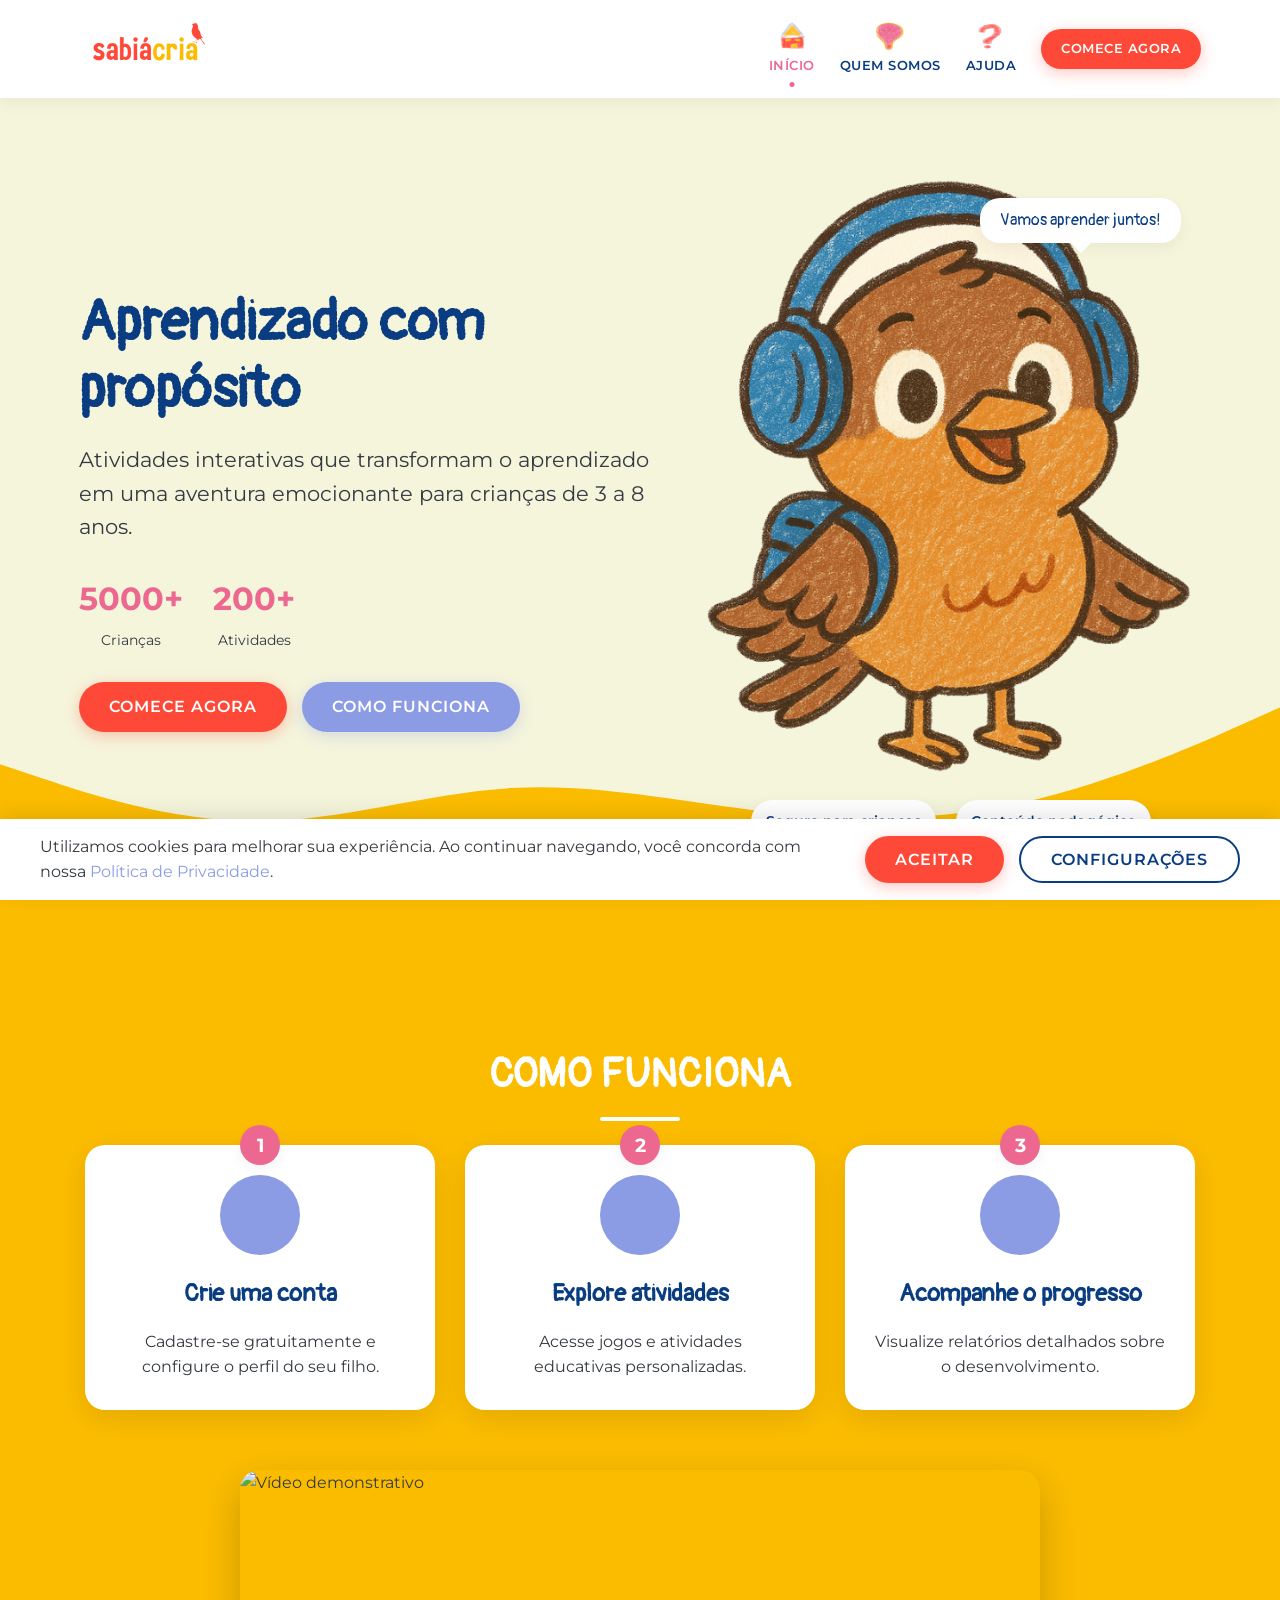
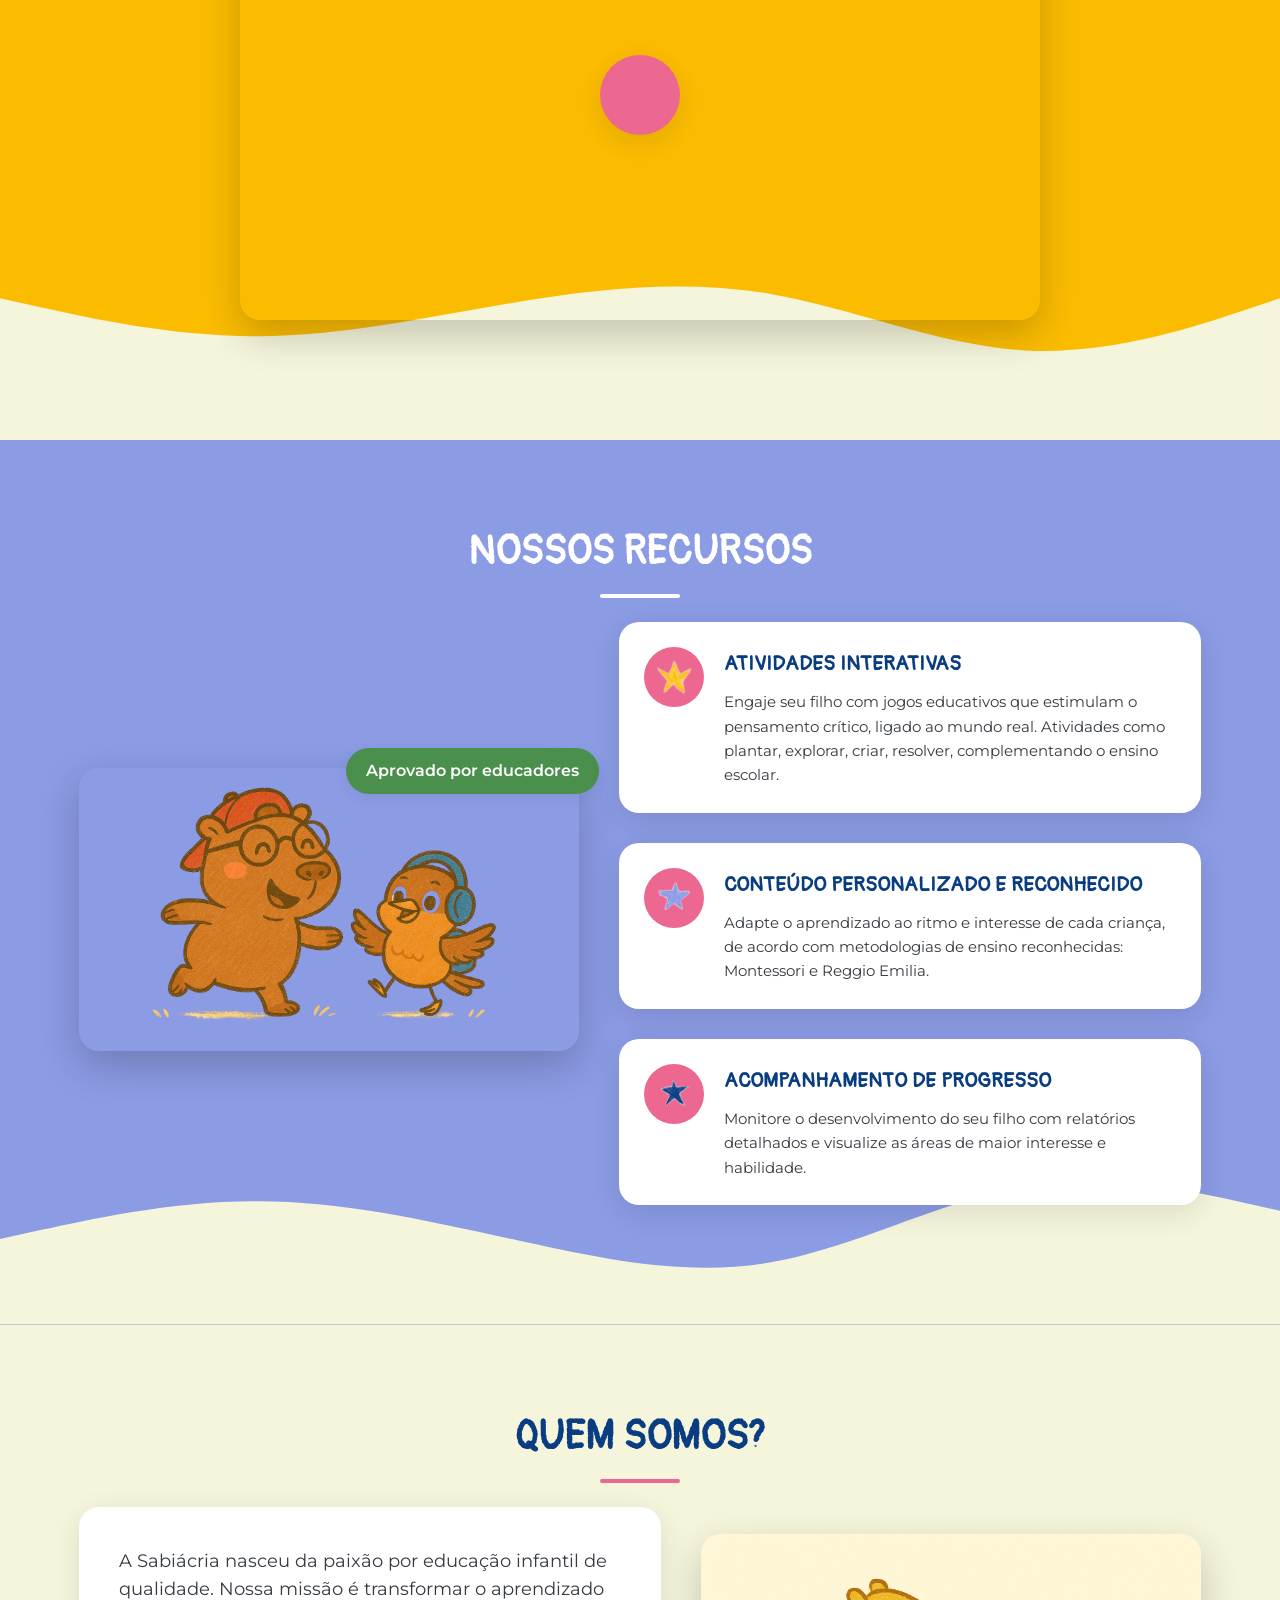
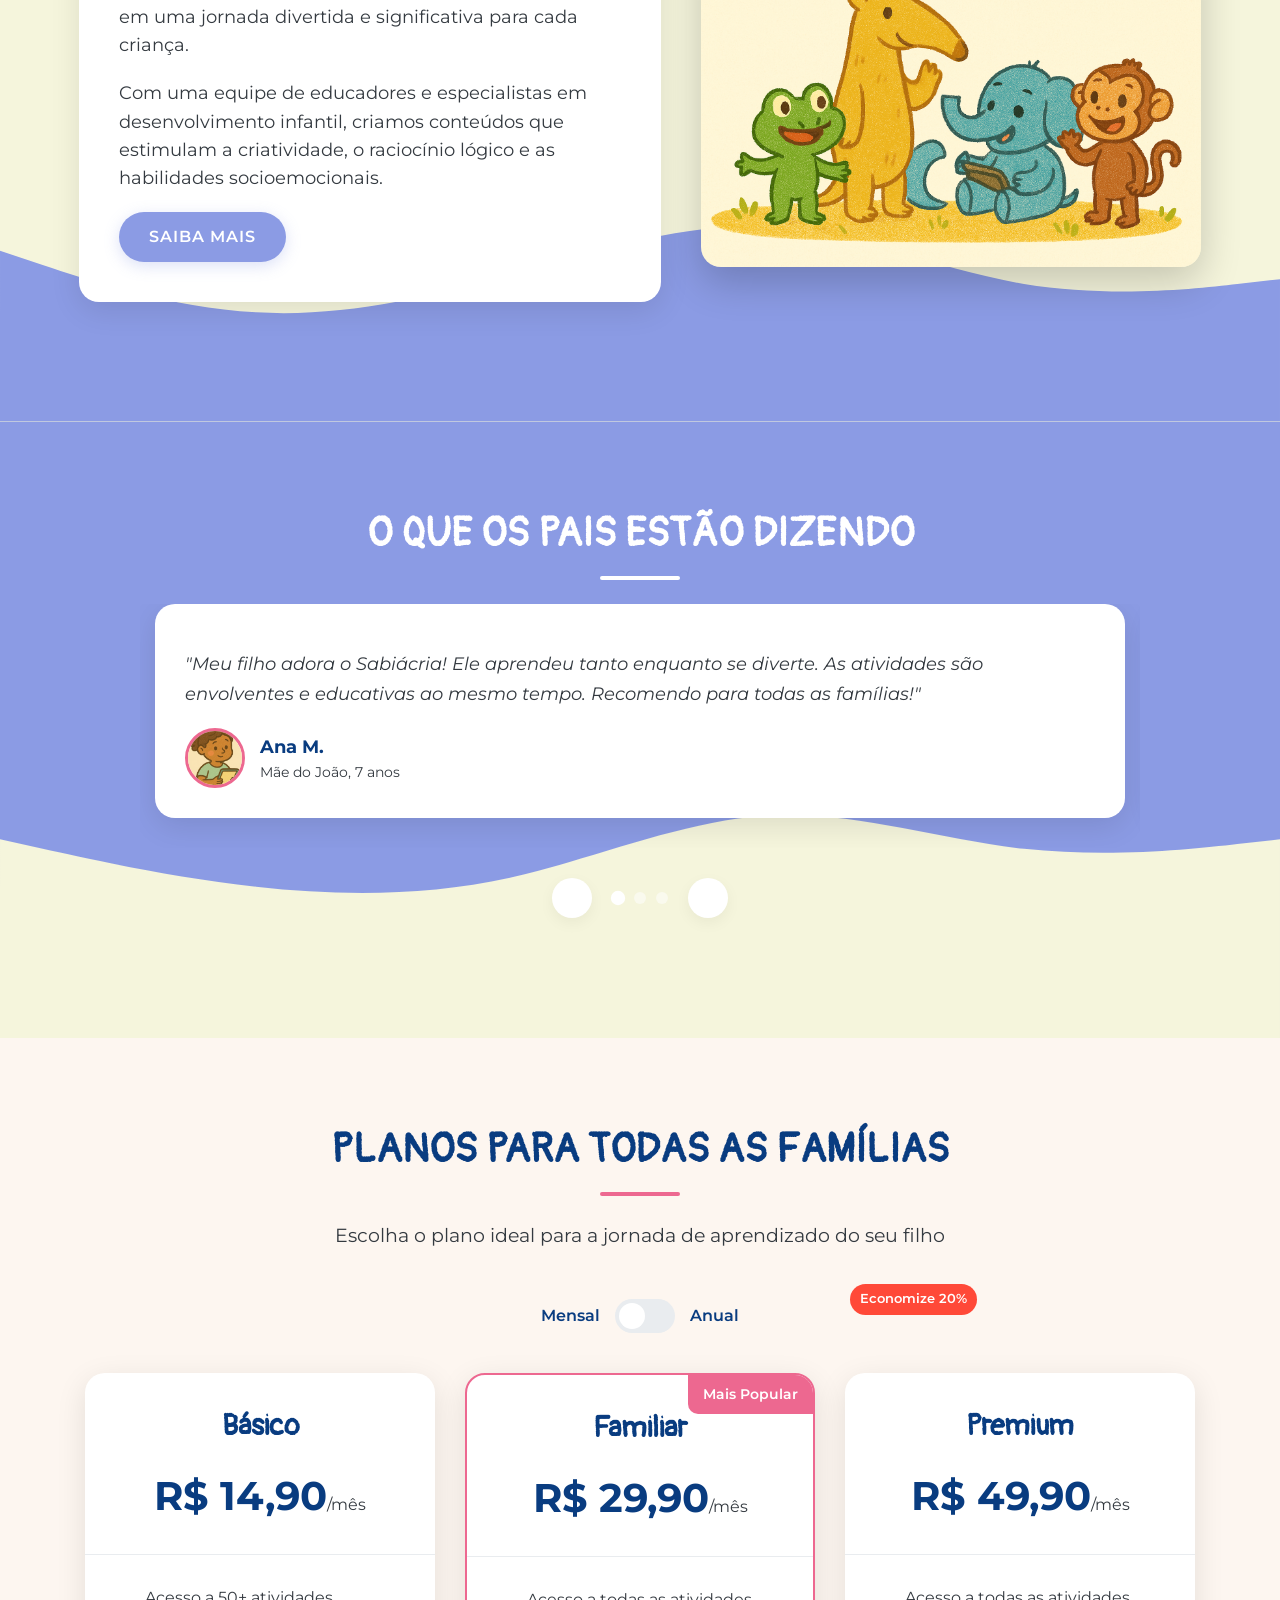
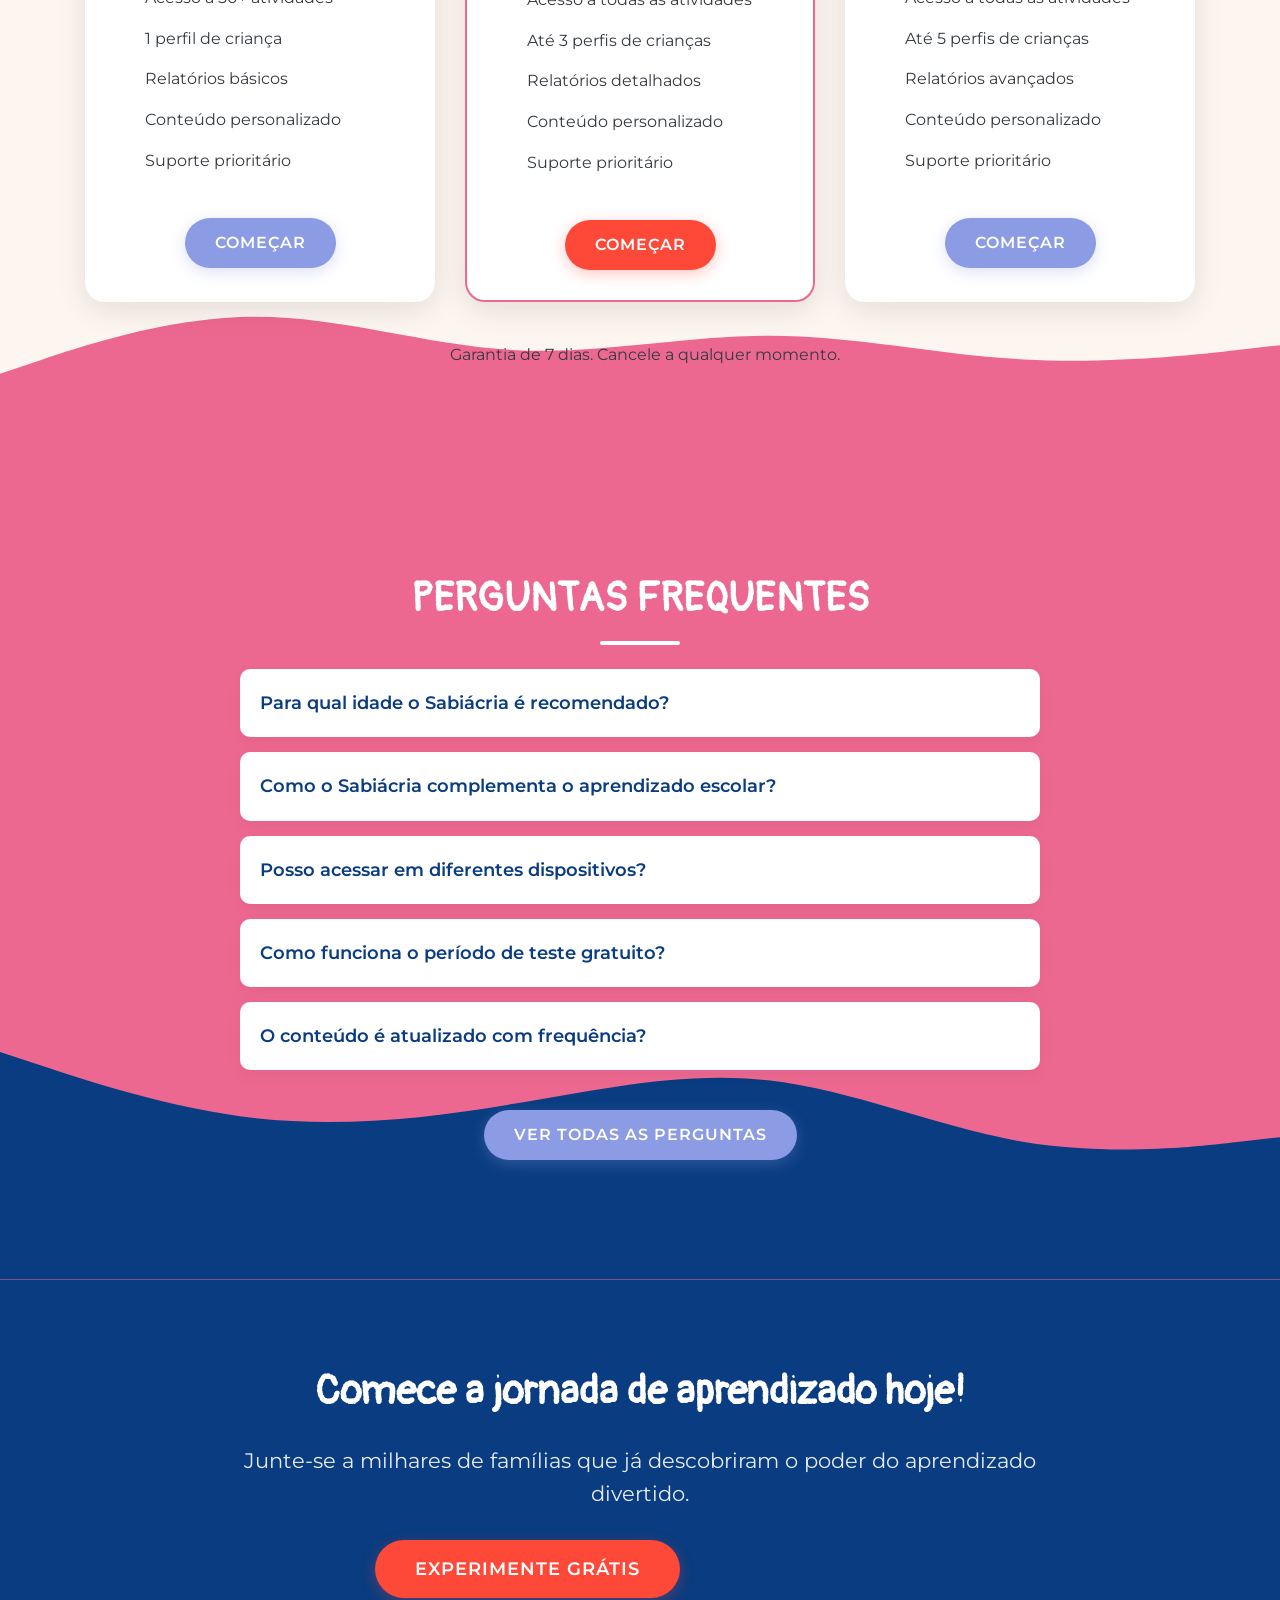
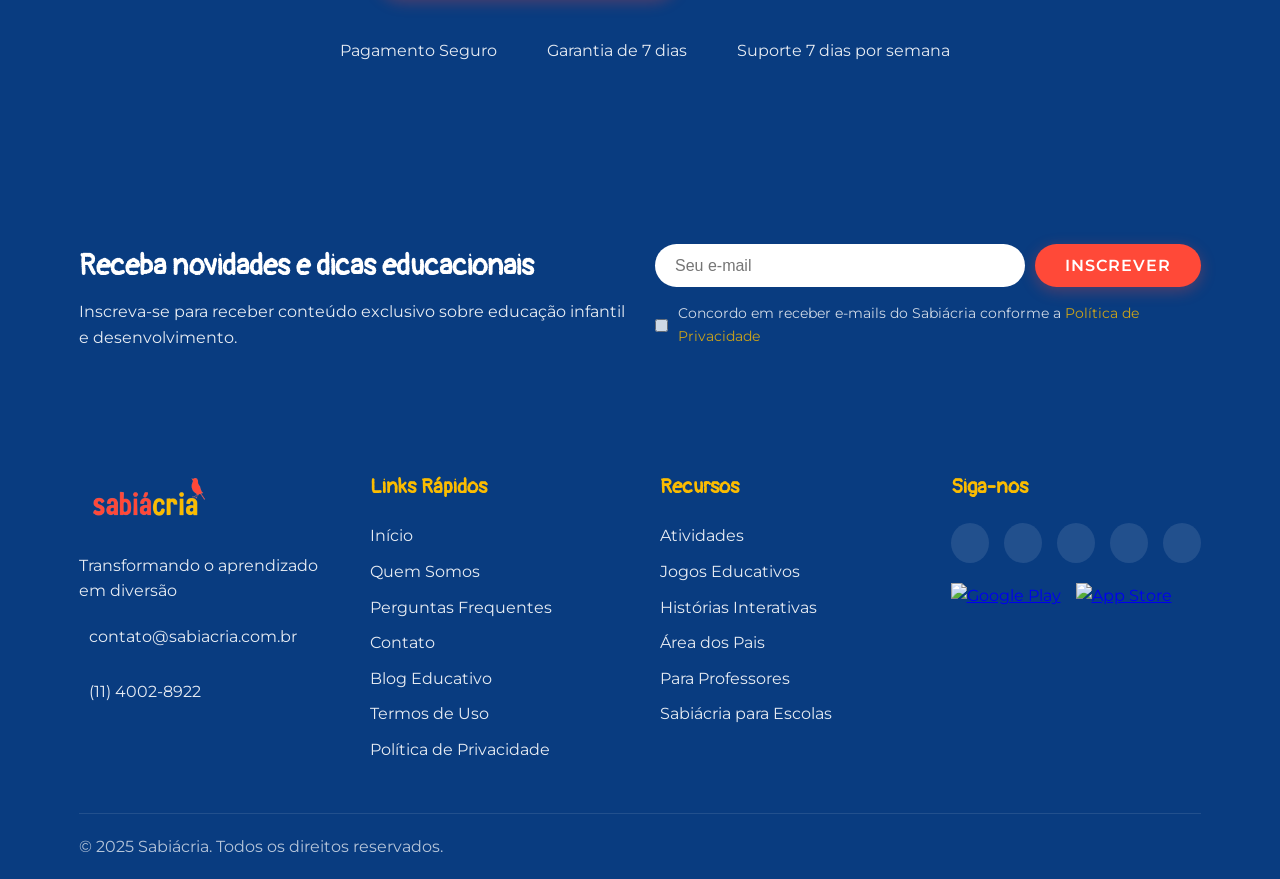
==== index.html @ 33925126 "index" ====
<!DOCTYPE html>
<html lang="pt-BR">
<head>
  <meta charset="UTF-8">
  <meta name="viewport" content="width=device-width, initial-scale=1">
  <title>Sabiácria - Aprendizado com Propósito</title>
  <link rel="stylesheet" href="/css/landing.css">
  <link rel="icon" href="/imagens/favicon.ico" type="image/x-icon">
  <meta name="description" content="Sabiácria - Plataforma educativa que transforma o aprendizado em uma aventura emocionante para crianças.">
</head>
<body>
  <!-- Preloader -->
  <div id="preloader">
    <div class="loader">
      <img src="/imagens/sabia.png" alt="Carregando..." class="bounce">
      <p>Carregando o mundo Sabiácria...</p>
    </div>
  </div>

  <!-- Cabeçalho -->
  <header id="header">
    <div class="container">
      <div class="logo">
        <a href="index.html">
          <img src="/imagens/logo.png" alt="Sabiácria">
        </a>
      </div>
      <nav class="nav-icons">
        <a href="index.html" class="nav-item active">
          <img src="/imagens/inicio.png" alt="Home">
          <span>INÍCIO</span>
        </a>
        <a href="somos.html" class="nav-item">
          <img src="/imagens/quem-somos.png" alt="Quem Somos">
          <span>QUEM SOMOS</span>
        </a>
        <a href="faq.html" class="nav-item">
          <img src="imagens/ajuda.png" alt="Ajuda">
          <span>AJUDA</span>
        </a>
        <a href="cadastro.html" class="nav-item nav-cta">
          <span>COMECE AGORA</span>
        </a>
      </nav>
      <button class="mobile-menu-btn" aria-label="Menu">
        <span></span>
        <span></span>
        <span></span>
      </button>
    </div>
  </header>

  <!-- Seção Principal -->
  <section class="hero">
    <div class="container">
      <div class="hero-content">
        <h1 class="animated-title">Aprendizado com propósito</h1>
        <p>Atividades interativas que transformam o aprendizado em uma aventura emocionante para crianças de 3 a 8 anos.</p>
        <div class="hero-stats">
          <div class="stat">
            <span class="stat-number" id="studentCount">5000+</span>
            <span class="stat-label">Crianças</span>
          </div>
          <div class="stat">
            <span class="stat-number" id="activityCount">200+</span>
            <span class="stat-label">Atividades</span>
          </div>
        </div>
        <div class="hero-buttons">
          <a href="cadastro.html" class="btn primary pulse">COMECE AGORA</a>
          <a href="#como-funciona" class="btn secondary">COMO FUNCIONA</a>
        </div>
      </div>
      <div class="hero-image">
        <div class="hero-image-container">
          <img src="imagens/sabia.png" alt="Sabiá" class="bounce">
          <div class="speech-bubble">
            <p>Vamos aprender juntos!</p>
          </div>
        </div>
        <div class="hero-badges">
          <div class="badge">
            <span>Seguro para crianças</span>
          </div>
          <div class="badge">
            <span>Conteúdo pedagógico</span>
          </div>
        </div>
      </div>
    </div>
    <div class="wave-container">
      <div class="wave">
        <svg xmlns="http://www.w3.org/2000/svg" viewBox="0 0 1440 320">
          <path fill="#fbbc00" fill-opacity="1" d="M0,96L48,112C96,128,192,160,288,160C384,160,480,128,576,122.7C672,117,768,139,864,149.3C960,160,1056,160,1152,138.7C1248,117,1344,75,1392,53.3L1440,32L1440,320L1392,320C1344,320,1248,320,1152,320C1056,320,960,320,864,320C768,320,672,320,576,320C480,320,384,320,288,320C192,320,96,320,48,320L0,320Z"></path>
        </svg>
      </div>
    </div>
  </section>

  <!-- Seção Como Funciona -->
  <section id="como-funciona" class="como-funciona">
    <div class="container">
      <h2 class="section-title">COMO FUNCIONA</h2>
      <div class="steps">
        <div class="step">
          <div class="step-number">1</div>
          <div class="step-icon">
            <i class="fas fa-user-plus"></i>
          </div>
          <h3>Crie uma conta</h3>
          <p>Cadastre-se gratuitamente e configure o perfil do seu filho.</p>
        </div>
        <div class="step">
          <div class="step-number">2</div>
          <div class="step-icon">
            <i class="fas fa-gamepad"></i>
          </div>
          <h3>Explore atividades</h3>
          <p>Acesse jogos e atividades educativas personalizadas.</p>
        </div>
        <div class="step">
          <div class="step-number">3</div>
          <div class="step-icon">
            <i class="fas fa-chart-line"></i>
          </div>
          <h3>Acompanhe o progresso</h3>
          <p>Visualize relatórios detalhados sobre o desenvolvimento.</p>
        </div>
      </div>
      <div class="video-container">
        <div class="video-wrapper">
          <img src="imagens/video-placeholder.jpg" alt="Vídeo demonstrativo" id="videoPlaceholder">
          <button class="play-button" id="playButton">
            <i class="fas fa-play"></i>
          </button>
        </div>
      </div>
    </div>
    <div class="wave-container">
      <div class="wave">
        <svg xmlns="http://www.w3.org/2000/svg" viewBox="0 0 1440 320">
          <path fill="#f5f5dc" fill-opacity="1" d="M0,160L48,170.7C96,181,192,203,288,202.7C384,203,480,181,576,165.3C672,149,768,139,864,154.7C960,171,1056,213,1152,218.7C1248,224,1344,192,1392,176L1440,160L1440,320L1392,320C1344,320,1248,320,1152,320C1056,320,960,320,864,320C768,320,672,320,576,320C480,320,384,320,288,320C192,320,96,320,48,320L0,320Z"></path>
        </svg>
      </div>
    </div>
  </section>

  <!-- Seção de Recursos -->
  <section class="features">
    <div class="container">
      <h2 class="section-title">NOSSOS RECURSOS</h2>
      <div class="features-container">
        <div class="features-image">
          <img src="/imagens/dupla.png" alt="Personagens Sabiácria">
          <div class="features-badge">
            <span>Aprovado por educadores</span>
          </div>
        </div>
        <div class="features-content">
          <div class="feature" data-aos="fade-up">
            <div class="feature-icon">
              <img src="imagens/estrela1.png" alt="Atividades Interativas">
            </div>
            <div class="feature-text">
              <h3>ATIVIDADES INTERATIVAS</h3>
              <p>Engaje seu filho com jogos educativos que estimulam o pensamento crítico, ligado ao mundo real. Atividades como plantar, explorar, criar, resolver, complementando o ensino escolar.</p>
            </div>
          </div>
          
          <div class="feature" data-aos="fade-up" data-aos-delay="200">
            <div class="feature-icon">
              <img src="imagens/estrela2.png" alt="Conteúdo Personalizado">
            </div>
            <div class="feature-text">
              <h3>CONTEÚDO PERSONALIZADO E RECONHECIDO</h3>
              <p>Adapte o aprendizado ao ritmo e interesse de cada criança, de acordo com metodologias de ensino reconhecidas: Montessori e Reggio Emilia.</p>
            </div>
          </div>
          
          <div class="feature" data-aos="fade-up" data-aos-delay="400">
            <div class="feature-icon">
              <img src="imagens/estrela3.png" alt="Acompanhamento de Progresso">
            </div>
            <div class="feature-text">
              <h3>ACOMPANHAMENTO DE PROGRESSO</h3>
              <p>Monitore o desenvolvimento do seu filho com relatórios detalhados e visualize as áreas de maior interesse e habilidade.</p>
            </div>
          </div>
        </div>
      </div>
    </div>
    <div class="wave-container">
      <div class="wave">
        <svg xmlns="http://www.w3.org/2000/svg" viewBox="0 0 1440 320">
          <path fill="#f5f5dc" fill-opacity="1" d="M0,224L48,213.3C96,203,192,181,288,181.3C384,181,480,203,576,224C672,245,768,267,864,250.7C960,235,1056,181,1152,165.3C1248,149,1344,171,1392,181.3L1440,192L1440,320L1392,320C1344,320,1248,320,1152,320C1056,320,960,320,864,320C768,320,672,320,576,320C480,320,384,320,288,320C192,320,96,320,48,320L0,320Z"></path>
        </svg>
      </div>
    </div>
  </section>

  <!-- Seção Quem Somos -->
  <section class="quem-somos">
    <div class="container">
      <h2 class="section-title">QUEM SOMOS?</h2>
      <div class="quem-somos-content">
        <div class="quem-somos-text">
          <p>A Sabiácria nasceu da paixão por educação infantil de qualidade. Nossa missão é transformar o aprendizado em uma jornada divertida e significativa para cada criança.</p>
          <p>Com uma equipe de educadores e especialistas em desenvolvimento infantil, criamos conteúdos que estimulam a criatividade, o raciocínio lógico e as habilidades socioemocionais.</p>
          <a href="somos.html" class="btn secondary">SAIBA MAIS</a>
        </div>
        <div class="quem-somos-image">
          <img src="/imagens/grupo.png" alt="Equipe Sabiácria">
          <div class="quem-somos-badges">

          </div>
        </div>
      </div>
    </div>
    <div class="wave-container">
      <div class="wave">
        <svg xmlns="http://www.w3.org/2000/svg" viewBox="0 0 1440 320">
          <path fill="#8b9be4" fill-opacity="1" d="M0,128L48,144C96,160,192,192,288,197.3C384,203,480,181,576,154.7C672,128,768,96,864,101.3C960,107,1056,149,1152,165.3C1248,181,1344,171,1392,165.3L1440,160L1440,320L1392,320C1344,320,1248,320,1152,320C1056,320,960,320,864,320C768,320,672,320,576,320C480,320,384,320,288,320C192,320,96,320,48,320L0,320Z"></path>
        </svg>
      </div>
    </div>
  </section>
    
  <!-- Seção de Depoimentos -->
  <section class="testimonials">
    <div class="container">
      <h2 class="section-title">O QUE OS PAIS ESTÃO DIZENDO</h2>
      <div class="testimonials-slider" id="testimonialSlider">
        <div class="testimonials-container">
          <div class="testimonial">
            <div class="testimonial-content">
              <div class="testimonial-rating">
                <i class="fas fa-star"></i>
                <i class="fas fa-star"></i>
                <i class="fas fa-star"></i>
                <i class="fas fa-star"></i>
                <i class="fas fa-star"></i>
              </div>
              <i class="fas fa-quote-left quote-icon"></i>
              <p>"Meu filho adora o Sabiácria! Ele aprendeu tanto enquanto se diverte. As atividades são envolventes e educativas ao mesmo tempo. Recomendo para todas as famílias!"</p>
              <div class="testimonial-author">
                <div class="author-avatar">
                  <img src="/imagens/avatar1.jpeg" alt="Ana M.">
                </div>
                <div class="author-info">
                  <cite>Ana M.</cite>
                  <span>Mãe do João, 7 anos</span>
                </div>
              </div>
            </div>
          </div>
          
          <div class="testimonial">
            <div class="testimonial-content">
              <div class="testimonial-rating">
                <i class="fas fa-star"></i>
                <i class="fas fa-star"></i>
                <i class="fas fa-star"></i>
                <i class="fas fa-star"></i>
                <i class="fas fa-star"></i>
              </div>
              <i class="fas fa-quote-left quote-icon"></i>
              <p>"Uma ferramenta incrível que torna o aprendizado envolvente e acessível. Minha filha melhorou significativamente suas habilidades de leitura em apenas algumas semanas!"</p>
              <div class="testimonial-author">
                <div class="author-avatar">
                  <img src="imagens/avatar-2.jpg" alt="Carlos S.">
                </div>
                <div class="author-info">
                  <cite>Carlos S.</cite>
                  <span>Pai da Maria, 6 anos</span>
                </div>
              </div>
            </div>
          </div>
          
          <div class="testimonial">
            <div class="testimonial-content">
              <div class="testimonial-rating">
                <i class="fas fa-star"></i>
                <i class="fas fa-star"></i>
                <i class="fas fa-star"></i>
                <i class="fas fa-star"></i>
                <i class="fas fa-star"></i>
              </div>
              <i class="fas fa-quote-left quote-icon"></i>
              <p>"Como professora, recomendo o Sabiácria para todos os meus alunos. É uma plataforma que complementa perfeitamente o aprendizado em sala de aula e ajuda a reforçar conceitos importantes."</p>
              <div class="testimonial-author">
                <div class="author-avatar">
                  <img src="imagens/avatar-3.jpg" alt="Patrícia L.">
                </div>
                <div class="author-info">
                  <cite>Patrícia L.</cite>
                  <span>Professora de Ensino Fundamental</span>
                </div>
              </div>
            </div>
          </div>
        </div>
        <div class="slider-controls">
          <button class="slider-arrow prev" id="prevTestimonial">
            <i class="fas fa-chevron-left"></i>
          </button>
          <div class="slider-dots">
            <span class="dot active" data-index="0"></span>
            <span class="dot" data-index="1"></span>
            <span class="dot" data-index="2"></span>
          </div>
          <button class="slider-arrow next" id="nextTestimonial">
            <i class="fas fa-chevron-right"></i>
          </button>
        </div>
      </div>
    </div>
    <div class="wave-container">
      <div class="wave">
        <svg xmlns="http://www.w3.org/2000/svg" viewBox="0 0 1440 320">
          <path fill="#f5f5dc" fill-opacity="1" d="M0,96L48,106.7C96,117,192,139,288,149.3C384,160,480,160,576,138.7C672,117,768,75,864,69.3C960,64,1056,96,1152,106.7C1248,117,1344,107,1392,101.3L1440,96L1440,320L1392,320C1344,320,1248,320,1152,320C1056,320,960,320,864,320C768,320,672,320,576,320C480,320,384,320,288,320C192,320,96,320,48,320L0,320Z"></path>
        </svg>
      </div>
    </div>
  </section>

  <!-- Seção de Planos -->
  <section class="pricing">
    <div class="container">
      <h2 class="section-title">PLANOS PARA TODAS AS FAMÍLIAS</h2>
      <p class="section-subtitle">Escolha o plano ideal para a jornada de aprendizado do seu filho</p>
      
      <div class="pricing-toggle">
        <span>Mensal</span>
        <label class="switch">
          <input type="checkbox" id="pricingToggle">
          <span class="slider round"></span>
        </label>
        <span>Anual</span>
        <div class="discount-badge">Economize 20%</div>
      </div>
      
      <div class="pricing-cards">
        <div class="pricing-card">
          <div class="pricing-header">
            <h3>Básico</h3>
            <div class="pricing-price">
              <div class="price monthly">R$ 14,90<span>/mês</span></div>
              <div class="price annual">R$ 150,00<span>/ano</span></div>
            </div>
          </div>
          <div class="pricing-features">
            <ul>
              <li><i class="fas fa-check"></i> Acesso a 50+ atividades</li>
              <li><i class="fas fa-check"></i> 1 perfil de criança</li>
              <li><i class="fas fa-check"></i> Relatórios básicos</li>
              <li><i class="fas fa-times"></i> Conteúdo personalizado</li>
              <li><i class="fas fa-times"></i> Suporte prioritário</li>
            </ul>
          </div>
          <div class="pricing-footer">
            <a href="cadastro.html" class="btn secondary">COMEÇAR</a>
          </div>
        </div>
        
        <div class="pricing-card popular">
          <div class="popular-badge">Mais Popular</div>
          <div class="pricing-header">
            <h3>Familiar</h3>
            <div class="pricing-price">
              <div class="price monthly">R$ 29,90<span>/mês</span></div>
              <div class="price annual">R$ 300,00<span>/ano</span></div>
            </div>
          </div>
          <div class="pricing-features">
            <ul>
              <li><i class="fas fa-check"></i> Acesso a todas as atividades</li>
              <li><i class="fas fa-check"></i> Até 3 perfis de crianças</li>
              <li><i class="fas fa-check"></i> Relatórios detalhados</li>
              <li><i class="fas fa-check"></i> Conteúdo personalizado</li>
              <li><i class="fas fa-times"></i> Suporte prioritário</li>
            </ul>
          </div>
          <div class="pricing-footer">
            <a href="cadastro.html" class="btn primary">COMEÇAR</a>
          </div>
        </div>
        
        <div class="pricing-card">
          <div class="pricing-header">
            <h3>Premium</h3>
            <div class="pricing-price">
              <div class="price monthly">R$ 49,90<span>/mês</span></div>
              <div class="price annual">R$ 480,00<span>/ano</span></div>
            </div>
          </div>
          <div class="pricing-features">
            <ul>
              <li><i class="fas fa-check"></i> Acesso a todas as atividades</li>
              <li><i class="fas fa-check"></i> Até 5 perfis de crianças</li>
              <li><i class="fas fa-check"></i> Relatórios avançados</li>
              <li><i class="fas fa-check"></i> Conteúdo personalizado</li>
              <li><i class="fas fa-check"></i> Suporte prioritário</li>
            </ul>
          </div>
          <div class="pricing-footer">
            <a href="cadastro.html" class="btn secondary">COMEÇAR</a>
          </div>
        </div>
      </div>
      
      <div class="pricing-guarantee">
        <i class="fas fa-shield-alt"></i>
        <p>Garantia de 7 dias. Cancele a qualquer momento.</p>
      </div>
    </div>
    <div class="wave-container">
      <div class="wave">
        <svg xmlns="http://www.w3.org/2000/svg" viewBox="0 0 1440 320">
          <path fill="#ed6890" fill-opacity="1" d="M0,192L48,176C96,160,192,128,288,128C384,128,480,160,576,165.3C672,171,768,149,864,149.3C960,149,1056,171,1152,176C1248,181,1344,171,1392,165.3L1440,160L1440,320L1392,320C1344,320,1248,320,1152,320C1056,320,960,320,864,320C768,320,672,320,576,320C480,320,384,320,288,320C192,320,96,320,48,320L0,320Z"></path>
        </svg>
      </div>
    </div>
  </section>

  <!-- Seção FAQ -->
  <section class="faq">
    <div class="container">
      <h2 class="section-title">PERGUNTAS FREQUENTES</h2>
      <div class="faq-container">
        <div class="faq-item">
          <div class="faq-question">
            <h3>Para qual idade o Sabiácria é recomendado?</h3>
            <span class="faq-icon"><i class="fas fa-plus"></i></span>
          </div>
          <div class="faq-answer">
            <p>O Sabiácria foi desenvolvido para crianças de 4 a 10 anos, com conteúdo adaptado para diferentes faixas etárias dentro desse intervalo.</p>
          </div>
        </div>
        
        <div class="faq-item">
          <div class="faq-question">
            <h3>Como o Sabiácria complementa o aprendizado escolar?</h3>
            <span class="faq-icon"><i class="fas fa-plus"></i></span>
          </div>
          <div class="faq-answer">
            <p>Nossas atividades são alinhadas com a Base Nacional Comum Curricular (BNCC) e desenvolvidas por educadores para reforçar conceitos aprendidos na escola de forma divertida e interativa.</p>
          </div>
        </div>
        
        <div class="faq-item">
          <div class="faq-question">
            <h3>Posso acessar em diferentes dispositivos?</h3>
            <span class="faq-icon"><i class="fas fa-plus"></i></span>
          </div>
          <div class="faq-answer">
            <p>Sim! O Sabiácria funciona em computadores, tablets e smartphones. Basta acessar com seu login e senha em qualquer dispositivo.</p>
          </div>
        </div>
        
        <div class="faq-item">
          <div class="faq-question">
            <h3>Como funciona o período de teste gratuito?</h3>
            <span class="faq-icon"><i class="fas fa-plus"></i></span>
          </div>
          <div class="faq-answer">
            <p>Oferecemos 7 dias de teste gratuito em todos os planos. Você pode cancelar a qualquer momento durante esse período sem ser cobrado.</p>
          </div>
        </div>
        
        <div class="faq-item">
          <div class="faq-question">
            <h3>O conteúdo é atualizado com frequência?</h3>
            <span class="faq-icon"><i class="fas fa-plus"></i></span>
          </div>
          <div class="faq-answer">
            <p>Sim! Adicionamos novas atividades e conteúdos semanalmente para manter o aprendizado sempre fresco e interessante.</p>
          </div>
        </div>
      </div>
      <div class="faq-more">
        <a href="perguntas.html" class="btn secondary">VER TODAS AS PERGUNTAS</a>
      </div>
    </div>
    <div class="wave-container">
      <div class="wave">
        <svg xmlns="http://www.w3.org/2000/svg" viewBox="0 0 1440 320">
          <path fill="#093c80" fill-opacity="1" d="M0,64L48,80C96,96,192,128,288,138.7C384,149,480,139,576,122.7C672,107,768,85,864,96C960,107,1056,149,1152,165.3C1248,181,1344,171,1392,165.3L1440,160L1440,320L1392,320C1344,320,1248,320,1152,320C1056,320,960,320,864,320C768,320,672,320,576,320C480,320,384,320,288,320C192,320,96,320,48,320L0,320Z"></path>
        </svg>
      </div>
    </div>
  </section>

  <!-- Seção CTA -->
  <section class="cta">
    <div class="container">
      <h2>Comece a jornada de aprendizado hoje!</h2>
      <p>Junte-se a milhares de famílias que já descobriram o poder do aprendizado divertido.</p>
      <div class="cta-buttons">
        <a href="cadastro.html" class="btn primary large pulse">EXPERIMENTE GRÁTIS</a>
        <a href="contato.html" class="btn outline">FALE CONOSCO</a>
      </div>
      <div class="cta-trust">
        <div class="trust-item">
          <i class="fas fa-lock"></i>
          <span>Pagamento Seguro</span>
        </div>
        <div class="trust-item">
          <i class="fas fa-shield-alt"></i>
          <span>Garantia de 7 dias</span>
        </div>
        <div class="trust-item">
          <i class="fas fa-headset"></i>
          <span>Suporte 7 dias por semana</span>
        </div>
      </div>
    </div>
  </section>

  <!-- Newsletter -->
  <section class="newsletter">
    <div class="container">
      <div class="newsletter-content">
        <div class="newsletter-text">
          <h3>Receba novidades e dicas educacionais</h3>
          <p>Inscreva-se para receber conteúdo exclusivo sobre educação infantil e desenvolvimento.</p>
        </div>
        <form class="newsletter-form" id="newsletterForm">
          <div class="form-group">
            <input type="email" placeholder="Seu e-mail" required>
            <button type="submit" class="btn primary">INSCREVER</button>
          </div>
          <div class="form-privacy">
            <label>
              <input type="checkbox" required>
              <span>Concordo em receber e-mails do Sabiácria conforme a <a href="privacidade.html">Política de Privacidade</a></span>
            </label>
          </div>
        </form>
      </div>
    </div>
  </section>

  <!-- Rodapé -->
  <footer>
    <div class="container">
      <div class="footer-content">
        <div class="footer-logo">
          <img src="/imagens/logo.png" alt="Sabiácria" class="footer-logo-img">
          <p>Transformando o aprendizado em diversão</p>
          <div class="footer-contact">
            <p><i class="fas fa-envelope"></i> contato@sabiacria.com.br</p>
            <p><i class="fas fa-phone"></i> (11) 4002-8922</p>
          </div>
        </div>
        
        <div class="footer-links">
          <h3>Links Rápidos</h3>
          <ul>
            <li><a href="index.html">Início</a></li>
            <li><a href="somos.html">Quem Somos</a></li>
            <li><a href="perguntas.html">Perguntas Frequentes</a></li>
            <li><a href="contato.html">Contato</a></li>
            <li><a href="blog.html">Blog Educativo</a></li>
            <li><a href="termos.html">Termos de Uso</a></li>
            <li><a href="privacidade.html">Política de Privacidade</a></li>
          </ul>
        </div>
        
        <div class="footer-links">
          <h3>Recursos</h3>
          <ul>
            <li><a href="atividades.html">Atividades</a></li>
            <li><a href="jogos.html">Jogos Educativos</a></li>
            <li><a href="historias.html">Histórias Interativas</a></li>
            <li><a href="pais.html">Área dos Pais</a></li>
            <li><a href="professores.html">Para Professores</a></li>
            <li><a href="escolas.html">Sabiácria para Escolas</a></li>
          </ul>
        </div>
        
        <div class="footer-social">
          <h3>Siga-nos</h3>
          <div class="social-icons">
            <a href="#" aria-label="Facebook"><i class="fab fa-facebook-f"></i></a>
            <a href="#" aria-label="Instagram"><i class="fab fa-instagram"></i></a>
            <a href="#" aria-label="YouTube"><i class="fab fa-youtube"></i></a>
            <a href="#" aria-label="Twitter"><i class="fab fa-twitter"></i></a>
            <a href="#" aria-label="LinkedIn"><i class="fab fa-linkedin-in"></i></a>
          </div>
          <div class="app-badges">
            <a href="#" class="app-badge">
              <img src="imagens/google-play-badge.png" alt="Google Play">
            </a>
            <a href="#" class="app-badge">
              <img src="imagens/app-store-badge.png" alt="App Store">
            </a>
          </div>
        </div>
      </div>
      
      <div class="footer-bottom">
        <p>&copy; 2025 Sabiácria. Todos os direitos reservados.</p>
        <div class="payment-methods">
          <i class="fab fa-cc-visa"></i>
          <i class="fab fa-cc-mastercard"></i>
          <i class="fab fa-cc-amex"></i>
          <i class="fab fa-pix"></i>
        </div>
      </div>
    </div>
  </footer>

  <!-- Botão de Voltar ao Topo -->
  <button id="backToTop" class="back-to-top" aria-label="Voltar ao topo">
    <i class="fas fa-chevron-up"></i>
  </button>

  <!-- Cookie Consent -->
  <div id="cookieConsent" class="cookie-consent">
    <div class="cookie-content">
      <p>Utilizamos cookies para melhorar sua experiência. Ao continuar navegando, você concorda com nossa <a href="privacidade.html">Política de Privacidade</a>.</p>
      <div class="cookie-buttons">
        <button id="cookieAccept" class="btn primary">Aceitar</button>
        <button id="cookieSettings" class="btn outline">Configurações</button>
      </div>
    </div>
  </div>

  <script src="/js/landing.js"></script>
</body>
</html>
---- css/landing.css ----
@import url('https://fonts.googleapis.com/css2?family=Schoolbell&display=swap');
@import url('https://fonts.googleapis.com/css2?family=Pangolin&display=swap');
@import url('https://fonts.googleapis.com/css2?family=Mali:wght@400;500;600;700&display=swap');
@import url('https://fonts.googleapis.com/css2?family=Montserrat:wght@300;400;500;600;700&display=swap');

:root {
  --azul-claro: #8b9be4;
  --rosa: #ed6890;
  --vermelho: #ff4938;
  --verde: #4b8f4d;
  --amarelo: #fbbc00;
  --azul-escuro: #093c80;
  --claro: #f5f5dc;
  --fundo-claro: #fdf6f0;
  
  /* Cores adicionais */
  --roxo: #9b59b6;
  --laranja: #e67e22;
  --turquesa: #1abc9c;
  --cinza-claro: #f8f9fa;
  --cinza-medio: #e9ecef;
  --cinza-escuro: #343a40;
  
  /* Sombras */
  --sombra-suave: 0 5px 15px rgba(0, 0, 0, 0.05);
  --sombra-media: 0 8px 30px rgba(0, 0, 0, 0.1);
  --sombra-forte: 0 15px 40px rgba(0, 0, 0, 0.2);
  
  /* Transições */
  --transicao-rapida: all 0.2s ease;
  --transicao-media: all 0.3s ease;
  --transicao-lenta: all 0.5s ease;
  
  /* Arredondamentos */
  --borda-pequena: 5px;
  --borda-media: 10px;
  --borda-grande: 20px;
  --borda-redonda: 50px;
}

/* Reset */
* {
  margin: 0;
  padding: 0;
  box-sizing: border-box;
}

html {
  scroll-behavior: smooth;
}

body {
  font-family: "Montserrat", sans-serif;
  background-color: var(--fundo-claro);
  color: var(--cinza-escuro);
  line-height: 1.6;
  overflow-x: hidden;
}

.container {
  width: 90%;
  max-width: 1200px;
  margin: 0 auto;
  padding: 0 15px;
  position: relative;
  z-index: 2;
}

/* Preloader */
#preloader {
  position: fixed;
  top: 0;
  left: 0;
  width: 100%;
  height: 100%;
  background-color: var(--fundo-claro);
  display: flex;
  justify-content: center;
  align-items: center;
  z-index: 9999;
  transition: opacity 0.5s ease, visibility 0.5s ease;
}

.loader {
  text-align: center;
}

.loader img {
  width: 100px;
  height: auto;
  margin-bottom: 20px;
}

.loader p {
  font-family: "Pangolin", cursive;
  font-size: 1.2rem;
  color: var(--azul-escuro);
}

/* Utilitários */
.section-title {
  font-family: "Pangolin", cursive;
  font-size: 2.5rem;
  color: var(--azul-escuro);
  text-align: center;
  margin-bottom: 1.5rem;
  position: relative;
}

.section-title::after {
  content: "";
  display: block;
  width: 80px;
  height: 4px;
  background-color: var(--rosa);
  margin: 10px auto;
  border-radius: 2px;
}

.section-subtitle {
  text-align: center;
  font-size: 1.2rem;
  color: var(--cinza-escuro);
  max-width: 800px;
  margin: 0 auto 3rem;
}

/* Animações */
@keyframes pulse {
  0% {
    transform: scale(1);
  }
  50% {
    transform: scale(1.05);
  }
  100% {
    transform: scale(1);
  }
}

@keyframes bounce {
  0%, 100% {
    transform: translateY(0);
  }
  50% {
    transform: translateY(-15px);
  }
}

@keyframes float {
  0%, 100% {
    transform: translateY(0) rotate(0deg);
  }
  25% {
    transform: translateY(-10px) rotate(5deg);
  }
  50% {
    transform: translateY(0) rotate(0deg);
  }
  75% {
    transform: translateY(10px) rotate(-5deg);
  }
}

@keyframes fadeIn {
  from {
    opacity: 0;
    transform: translateY(20px);
  }
  to {
    opacity: 1;
    transform: translateY(0);
  }
}

@keyframes slideInLeft {
  from {
    opacity: 0;
    transform: translateX(-50px);
  }
  to {
    opacity: 1;
    transform: translateX(0);
  }
}

@keyframes slideInRight {
  from {
    opacity: 0;
    transform: translateX(50px);
  }
  to {
    opacity: 1;
    transform: translateX(0);
  }
}

@keyframes zoomIn {
  from {
    opacity: 0;
    transform: scale(0.8);
  }
  to {
    opacity: 1;
    transform: scale(1);
  }
}

.pulse {
  animation: pulse 2s infinite;
}

.bounce {
  animation: bounce 3s infinite ease-in-out;
}

.float {
  animation: float 6s infinite ease-in-out;
}

.fade-in {
  animation: fadeIn 1s ease-out forwards;
}

.slide-in-left {
  animation: slideInLeft 1s ease-out forwards;
}

.slide-in-right {
  animation: slideInRight 1s ease-out forwards;
}

.zoom-in {
  animation: zoomIn 0.5s ease-out forwards;
}

/* ===== HEADER ===== */
header {
  background-color: white;
  padding: 15px 0;
  box-shadow: var(--sombra-suave);
  position: sticky;
  top: 0;
  z-index: 1000;
  transition: var(--transicao-media);
}

header.scrolled {
  padding: 10px 0;
  box-shadow: var(--sombra-media);
}

header .container {
  display: flex;
  justify-content: space-between;
  align-items: center;
}

header .logo {
  display: flex;
  align-items: center;
}

header .logo img {
  height: 60px;
  transition: transform 0.3s;
}

header .logo img:hover {
  transform: scale(1.05);
}

.nav-icons {
  display: flex;
  gap: 25px;
  align-items: center;
}

.nav-item {
  display: flex;
  flex-direction: column;
  align-items: center;
  text-decoration: none;
  color: var(--azul-escuro);
  transition: var(--transicao-media);
  font-weight: 600;
  position: relative;
}

.nav-item img {
  width: 30px;
  height: 30px;
  margin-bottom: 5px;
}

.nav-item span {
  font-size: 0.8rem;
  letter-spacing: 0.5px;
}

.nav-item:hover {
  transform: translateY(-3px);
  color: var(--rosa);
}

.nav-item.active {
  color: var(--rosa);
}

.nav-item.active::after {
  content: "";
  position: absolute;
  bottom: -10px;
  left: 50%;
  transform: translateX(-50%);
  width: 5px;
  height: 5px;
  background-color: var(--rosa);
  border-radius: 50%;
}

.nav-item.nav-cta {
  background-color: var(--vermelho);
  color: white;
  padding: 10px 20px;
  border-radius: var(--borda-redonda);
  box-shadow: 0 4px 15px rgba(255, 73, 56, 0.3);
}

.nav-item.nav-cta:hover {
  background-color: #e03e30;
  transform: translateY(-3px);
  box-shadow: 0 6px 20px rgba(255, 73, 56, 0.4);
}

.mobile-menu-btn {
  display: none;
  background: none;
  border: none;
  cursor: pointer;
}

.mobile-menu-btn span {
  display: block;
  width: 25px;
  height: 3px;
  background-color: var(--azul-escuro);
  margin: 5px 0;
  border-radius: 3px;
  transition: var(--transicao-media);
}

/* ===== HERO ===== */
.hero {
  padding: 80px 0 120px;
  background-color: var(--claro);
  position: relative;
  overflow: hidden;
}

.hero .container {
  display: flex;
  flex-wrap: wrap;
  align-items: center;
  justify-content: space-between;
}

.hero-content {
  flex: 1;
  max-width: 600px;
  animation: fadeIn 1s ease-out;
}

.hero-content h1 {
  font-family: "Pangolin", cursive;
  font-size: 3.5rem;
  margin-bottom: 20px;
  color: var(--azul-escuro);
  line-height: 1.2;
}

.hero-content p {
  font-size: 1.3rem;
  margin-bottom: 30px;
  color: var(--cinza-escuro);
}

.hero-stats {
  display: flex;
  gap: 30px;
  margin-bottom: 30px;
}

.stat {
  display: flex;
  flex-direction: column;
  align-items: center;
}

.stat-number {
  font-size: 2rem;
  font-weight: 700;
  color: var(--rosa);
  margin-bottom: 5px;
}

.stat-label {
  font-size: 0.9rem;
  color: var(--cinza-escuro);
}

.hero-buttons {
  display: flex;
  gap: 15px;
}

.btn {
  display: inline-flex;
  align-items: center;
  justify-content: center;
  padding: 12px 30px;
  border: none;
  border-radius: var(--borda-redonda);
  font-family: "Montserrat", sans-serif;
  font-size: 1rem;
  font-weight: 600;
  text-transform: uppercase;
  letter-spacing: 1px;
  cursor: pointer;
  transition: var(--transicao-media);
  text-decoration: none;
}

.btn.primary {
  background-color: var(--vermelho);
  color: white;
  box-shadow: 0 4px 15px rgba(255, 73, 56, 0.3);
}

.btn.primary:hover {
  background-color: #e03e30;
  transform: translateY(-3px);
  box-shadow: 0 6px 20px rgba(255, 73, 56, 0.4);
}

.btn.secondary {
  background-color: var(--azul-claro);
  color: white;
  box-shadow: 0 4px 15px rgba(139, 155, 228, 0.3);
}

.btn.secondary:hover {
  background-color: #7a8ad3;
  transform: translateY(-3px);
  box-shadow: 0 6px 20px rgba(139, 155, 228, 0.4);
}

.btn.outline {
  background-color: transparent;
  color: var(--azul-escuro);
  border: 2px solid var(--azul-escuro);
}

.btn.outline:hover {
  background-color: var(--azul-escuro);
  color: white;
  transform: translateY(-3px);
}

.btn.large {
  padding: 15px 40px;
  font-size: 1.1rem;
}

.hero-image {
  flex: 1;
  max-width: 500px;
  position: relative;
}

.hero-image-container {
  position: relative;
  text-align: center;
}

.hero-image img {
  max-width: 100%;
  height: auto;
}

.speech-bubble {
  position: absolute;
  top: 20px;
  right: 20px;
  background-color: white;
  padding: 10px 20px;
  border-radius: var(--borda-grande);
  box-shadow: var(--sombra-suave);
}

.speech-bubble::after {
  content: "";
  position: absolute;
  bottom: -10px;
  left: 50%;
  transform: translateX(-50%);
  border-width: 10px 10px 0;
  border-style: solid;
  border-color: white transparent transparent;
}

.speech-bubble p {
  font-family: "Pangolin", cursive;
  margin: 0;
  color: var(--azul-escuro);
}

.hero-badges {
  display: flex;
  justify-content: center;
  gap: 20px;
  margin-top: 20px;
}

.badge {
  display: flex;
  align-items: center;
  gap: 10px;
  background-color: white;
  padding: 10px 15px;
  border-radius: var(--borda-redonda);
  box-shadow: var(--sombra-suave);
}

.badge img {
  width: 30px;
  height: 30px;
}

.badge span {
  font-size: 0.9rem;
  font-weight: 600;
  color: var(--azul-escuro);
}

.wave-container {
  position: absolute;
  bottom: 0;
  left: 0;
  width: 100%;
  line-height: 0;
  z-index: 1;
  pointer-events: none;
}

.wave {
  width: 100%;
  height: auto;
  display: block;
}

.wave svg {
  display: block;
  width: 100%;
  height: auto;
}

/* ===== COMO FUNCIONA ===== */
.como-funciona {
  padding: 80px 0 120px;
  background-color: var(--amarelo);
  position: relative;
  overflow: hidden;
}

.como-funciona .section-title {
  color: white;
}

.como-funciona .section-title::after {
  background-color: white;
}

.steps {
  display: flex;
  flex-wrap: wrap;
  justify-content: center;
  gap: 30px;
  margin-bottom: 60px;
}

.step {
  flex: 1;
  min-width: 250px;
  max-width: 350px;
  background-color: white;
  padding: 30px;
  border-radius: var(--borda-grande);
  box-shadow: var(--sombra-media);
  text-align: center;
  position: relative;
  transition: var(--transicao-media);
}

.step:hover {
  transform: translateY(-10px);
  box-shadow: var(--sombra-forte);
}

.step-number {
  position: absolute;
  top: -20px;
  left: 50%;
  transform: translateX(-50%);
  width: 40px;
  height: 40px;
  background-color: var(--rosa);
  color: white;
  border-radius: 50%;
  display: flex;
  justify-content: center;
  align-items: center;
  font-weight: 700;
  font-size: 1.2rem;
  box-shadow: var(--sombra-suave);
}

.step-icon {
  width: 80px;
  height: 80px;
  background-color: var(--azul-claro);
  border-radius: 50%;
  display: flex;
  justify-content: center;
  align-items: center;
  margin: 0 auto 20px;
  color: white;
  font-size: 2rem;
}

.step h3 {
  font-family: "Pangolin", cursive;
  font-size: 1.5rem;
  color: var(--azul-escuro);
  margin-bottom: 15px;
}

.step p {
  color: var(--cinza-escuro);
}

.video-container {
  max-width: 800px;
  margin: 0 auto;
}

.video-wrapper {
  position: relative;
  padding-bottom: 56.25%; /* 16:9 Aspect Ratio */
  height: 0;
  overflow: hidden;
  border-radius: var(--borda-grande);
  box-shadow: var(--sombra-forte);
}

.video-wrapper img {
  position: absolute;
  top: 0;
  left: 0;
  width: 100%;
  height: 100%;
  object-fit: cover;
}

.play-button {
  position: absolute;
  top: 50%;
  left: 50%;
  transform: translate(-50%, -50%);
  width: 80px;
  height: 80px;
  background-color: var(--rosa);
  border: none;
  border-radius: 50%;
  color: white;
  font-size: 2rem;
  cursor: pointer;
  transition: var(--transicao-media);
  box-shadow: var(--sombra-media);
}

.play-button:hover {
  background-color: var(--vermelho);
  transform: translate(-50%, -50%) scale(1.1);
}

/* ===== FEATURES ===== */
.features {
  padding: 80px 0 120px;
  background-color: var(--azul-claro);
  position: relative;
  overflow: hidden;
}

.features .section-title {
  color: white;
}

.features .section-title::after {
  background-color: white;
}

.features-container {
  display: flex;
  flex-wrap: wrap;
  align-items: center;
  justify-content: space-between;
  gap: 40px;
}

.features-image {
  flex: 1;
  min-width: 300px;
  max-width: 500px;
  position: relative;
}

.features-image img {
  width: 100%;
  height: auto;
  border-radius: var(--borda-grande);
  box-shadow: var(--sombra-forte);
}

.features-badge {
  position: absolute;
  top: -20px;
  right: -20px;
  background-color: var(--verde);
  color: white;
  padding: 10px 20px;
  border-radius: var(--borda-redonda);
  font-weight: 600;
  box-shadow: var(--sombra-suave);
}

.features-content {
  flex: 1;
  display: flex;
  flex-direction: column;
  gap: 30px;
  min-width: 300px;
}

.feature {
  display: flex;
  background-color: white;
  padding: 25px;
  border-radius: var(--borda-grande);
  box-shadow: var(--sombra-media);
  transition: var(--transicao-media);
}

.feature:hover {
  transform: translateY(-5px);
  box-shadow: var(--sombra-forte);
}

.feature-icon {
  flex: 0 0 60px;
  height: 60px;
  background-color: var(--rosa);
  border-radius: 50%;
  display: flex;
  align-items: center;
  justify-content: center;
  margin-right: 20px;
}

.feature-icon img {
  width: 35px;
  height: 35px;
}

.feature-text {
  flex: 1;
}

.feature h3 {
  font-family: "Pangolin", cursive;
  font-size: 1.3rem;
  margin-bottom: 10px;
  color: var(--azul-escuro);
}

.feature p {
  color: var(--cinza-escuro);
  font-size: 0.95rem;
}

/* ===== QUEM SOMOS ===== */
.quem-somos {
  padding: 80px 0 120px;
  background-color: var(--claro);
  position: relative;
  overflow: hidden;
}

.quem-somos-content {
  display: flex;
  flex-wrap: wrap;
  align-items: center;
  justify-content: space-between;
  gap: 40px;
}

.quem-somos-text {
  flex: 1;
  min-width: 300px;
  max-width: 600px;
  padding: 40px;
  background-color: white;
  border-radius: var(--borda-grande);
  box-shadow: var(--sombra-media);
}

.quem-somos-text p {
  font-size: 1.1rem;
  margin-bottom: 20px;
  color: var(--cinza-escuro);
}

.quem-somos-stats {
  display: flex;
  justify-content: space-between;
  margin: 30px 0;
}

.quem-somos-stats .stat {
  text-align: center;
}

.quem-somos-stats .stat-number {
  font-size: 2.5rem;
  color: var(--verde);
}

.quem-somos-image {
  flex: 1;
  min-width: 300px;
  max-width: 500px;
  position: relative;
}

.quem-somos-image img {
  width: 100%;
  height: auto;
  border-radius: var(--borda-grande);
  box-shadow: var(--sombra-forte);
}

.quem-somos-badges {
  position: absolute;
  bottom: -20px;
  right: -20px;
}

.quem-somos-badges .badge {
  background-color: var(--amarelo);
  color: white;
}

.quem-somos-badges .badge span {
  color: white;
}

/* ===== TESTIMONIALS ===== */
.testimonials {
  padding: 80px 0 120px;
  background-color: var(--azul-claro);
  position: relative;
  overflow: hidden;
}

.testimonials .section-title {
  color: white;
}

.testimonials .section-title::after {
  background-color: white;
}

.testimonials-slider {
  position: relative;
  max-width: 1000px;
  margin: 0 auto;
}

.testimonials-container {
  display: flex;
  overflow: hidden;
  margin-bottom: 30px;
}

.testimonial {
  flex: 0 0 100%;
  padding: 0 15px;
  transition: var(--transicao-lenta);
}

.testimonial-content {
  background-color: white;
  padding: 30px;
  border-radius: var(--borda-grande);
  box-shadow: var(--sombra-media);
  position: relative;
  transition: var(--transicao-media);
}

.testimonial-content:hover {
  transform: translateY(-5px);
  box-shadow: var(--sombra-forte);
}

.testimonial-rating {
  margin-bottom: 15px;
  color: var(--amarelo);
}

.quote-icon {
  font-size: 2rem;
  color: var(--rosa);
  margin-bottom: 15px;
  display: block;
}

.testimonial p {
  font-style: italic;
  color: var(--cinza-escuro);
  margin-bottom: 20px;
  font-size: 1.1rem;
  line-height: 1.7;
}

.testimonial-author {
  display: flex;
  align-items: center;
}

.author-avatar {
  width: 60px;
  height: 60px;
  border-radius: 50%;
  overflow: hidden;
  margin-right: 15px;
  border: 3px solid var(--rosa);
}

.author-avatar img {
  width: 100%;
  height: 100%;
  object-fit: cover;
}

.author-info {
  display: flex;
  flex-direction: column;
}

.author-info cite {
  font-weight: 700;
  color: var(--azul-escuro);
  font-style: normal;
  font-size: 1.1rem;
}

.author-info span {
  font-size: 0.9rem;
  color: var(--cinza-escuro);
}

.slider-controls {
  display: flex;
  justify-content: center;
  align-items: center;
  gap: 20px;
}

.slider-arrow {
  width: 40px;
  height: 40px;
  border-radius: 50%;
  background-color: white;
  border: none;
  color: var(--azul-escuro);
  font-size: 1rem;
  cursor: pointer;
  transition: var(--transicao-media);
  box-shadow: var(--sombra-suave);
}

.slider-arrow:hover {
  background-color: var(--rosa);
  color: white;
  transform: scale(1.1);
}

.slider-dots {
  display: flex;
  gap: 10px;
}

.dot {
  width: 12px;
  height: 12px;
  border-radius: 50%;
  background-color: rgba(255, 255, 255, 0.5);
  cursor: pointer;
  transition: var(--transicao-media);
}

.dot.active {
  background-color: white;
  transform: scale(1.2);
}

/* ===== PRICING ===== */
.pricing {
  padding: 80px 0 120px;
  background-color: var(--fundo-claro);
  position: relative;
  overflow: hidden;
}

.pricing-toggle {
  display: flex;
  align-items: center;
  justify-content: center;
  gap: 15px;
  margin-bottom: 40px;
  position: relative;
}

.pricing-toggle span {
  font-weight: 600;
  color: var(--azul-escuro);
}

.switch {
  position: relative;
  display: inline-block;
  width: 60px;
  height: 34px;
}

.switch input {
  opacity: 0;
  width: 0;
  height: 0;
}

.slider {
  position: absolute;
  cursor: pointer;
  top: 0;
  left: 0;
  right: 0;
  bottom: 0;
  background-color: var(--cinza-medio);
  transition: var(--transicao-media);
}

.slider:before {
  position: absolute;
  content: "";
  height: 26px;
  width: 26px;
  left: 4px;
  bottom: 4px;
  background-color: white;
  transition: var(--transicao-media);
}

input:checked + .slider {
  background-color: var(--verde);
}

input:checked + .slider:before {
  transform: translateX(26px);
}

.slider.round {
  border-radius: 34px;
}

.slider.round:before {
  border-radius: 50%;
}

.discount-badge {
  position: absolute;
  top: -15px;
  right: 20%;
  background-color: var(--vermelho);
  color: white;
  padding: 5px 10px;
  border-radius: var(--borda-redonda);
  font-size: 0.8rem;
  font-weight: 600;
}

.pricing-cards {
  display: flex;
  flex-wrap: wrap;
  justify-content: center;
  gap: 30px;
  margin-bottom: 40px;
}

.pricing-card {
  flex: 1;
  min-width: 280px;
  max-width: 350px;
  background-color: white;
  border-radius: var(--borda-grande);
  box-shadow: var(--sombra-media);
  overflow: hidden;
  transition: var(--transicao-media);
  position: relative;
}

.pricing-card:hover {
  transform: translateY(-10px);
  box-shadow: var(--sombra-forte);
}

.pricing-card.popular {
  transform: scale(1.05);
  border: 2px solid var(--rosa);
  z-index: 1;
}

.pricing-card.popular:hover {
  transform: scale(1.05) translateY(-10px);
}

.popular-badge {
  position: absolute;
  top: 0;
  right: 0;
  background-color: var(--rosa);
  color: white;
  padding: 8px 15px;
  font-size: 0.9rem;
  font-weight: 600;
  border-bottom-left-radius: var(--borda-media);
}

.pricing-header {
  padding: 30px;
  text-align: center;
  border-bottom: 1px solid var(--cinza-medio);
}

.pricing-header h3 {
  font-family: "Pangolin", cursive;
  font-size: 1.8rem;
  color: var(--azul-escuro);
  margin-bottom: 15px;
}

.pricing-price {
  position: relative;
  height: 60px;
}

.price {
  position: absolute;
  top: 0;
  left: 0;
  right: 0;
  font-size: 2.5rem;
  font-weight: 700;
  color: var(--azul-escuro);
  transition: var(--transicao-media);
}

.price span {
  font-size: 1rem;
  font-weight: 400;
  color: var(--cinza-escuro);
}

.price.annual {
  opacity: 0;
  transform: translateY(10px);
}

.pricing-toggle input:checked ~ .pricing-cards .price.monthly {
  opacity: 0;
  transform: translateY(-10px);
}

.pricing-toggle input:checked ~ .pricing-cards .price.annual {
  opacity: 1;
  transform: translateY(0);
}

.pricing-features {
  padding: 30px;
}

.pricing-features ul {
  list-style: none;
}

.pricing-features li {
  display: flex;
  align-items: center;
  gap: 10px;
  margin-bottom: 15px;
  color: var(--cinza-escuro);
}

.pricing-features i {
  width: 20px;
  text-align: center;
}

.pricing-features .fa-check {
  color: var(--verde);
}

.pricing-features .fa-times {
  color: var(--cinza-escuro);
}

.pricing-footer {
  padding: 0 30px 30px;
  text-align: center;
}

.pricing-guarantee {
  display: flex;
  align-items: center;
  justify-content: center;
  gap: 10px;
  color: var(--cinza-escuro);
}

.pricing-guarantee i {
  color: var(--verde);
  font-size: 1.2rem;
}

/* ===== FAQ ===== */
.faq {
  padding: 80px 0 120px;
  background-color: var(--rosa);
  position: relative;
  overflow: hidden;
}

.faq .section-title {
  color: white;
}

.faq .section-title::after {
  background-color: white;
}

.faq-container {
  max-width: 800px;
  margin: 0 auto 40px;
}

.faq-item {
  background-color: white;
  border-radius: var(--borda-media);
  margin-bottom: 15px;
  overflow: hidden;
  box-shadow: var(--sombra-suave);
}

.faq-question {
  padding: 20px;
  display: flex;
  justify-content: space-between;
  align-items: center;
  cursor: pointer;
  transition: var(--transicao-media);
}

.faq-question:hover {
  background-color: var(--cinza-claro);
}

.faq-question h3 {
  font-size: 1.1rem;
  color: var(--azul-escuro);
  font-weight: 600;
}

.faq-icon {
  color: var(--azul-escuro);
  transition: var(--transicao-media);
}

.faq-item.active .faq-icon {
  transform: rotate(45deg);
}

.faq-answer {
  padding: 0 20px;
  max-height: 0;
  overflow: hidden;
  transition: var(--transicao-media);
}

.faq-item.active .faq-answer {
  padding: 0 20px 20px;
  max-height: 1000px;
}

.faq-answer p {
  color: var(--cinza-escuro);
  line-height: 1.7;
}

.faq-more {
  text-align: center;
}

/* ===== CTA ===== */
.cta {
  padding: 80px 0 0; /* Modificar esta linha */
  background-color: var(--azul-escuro);
  color: white;
  text-align: center;
  position: relative;
}

.cta .container {
  padding-bottom: 60px;
}

.cta h2 {
  font-family: "Pangolin", cursive;
  font-size: 2.5rem;
  margin-bottom: 20px;
}

.cta p {
  font-size: 1.3rem;
  margin-bottom: 30px;
  max-width: 800px;
  margin-left: auto;
  margin-right: auto;
  opacity: 0.9;
}

.cta-buttons {
  display: flex;
  justify-content: center;
  gap: 20px;
  margin-bottom: 40px;
  flex-wrap: wrap;
}

.cta-trust {
  display: flex;
  justify-content: center;
  gap: 40px;
  flex-wrap: wrap;
  margin-bottom: 60px;
}

.trust-item {
  display: flex;
  align-items: center;
  gap: 10px;
  color: white;
  opacity: 0.9;
}

.trust-item i {
  font-size: 1.2rem;
}

/* ===== NEWSLETTER ===== */
.newsletter {
  padding: 60px 0; 
  background-color: var(--azul-escuro); /* Certifique-se de que é a mesma cor da seção CTA */
  color: white;
  margin-top: -1px; 
}

.newsletter-content {
  display: flex;
  flex-wrap: wrap;
  align-items: center;
  justify-content: space-between;
  gap: 30px;
}

.newsletter-text {
  flex: 1;
  min-width: 300px;
}

.newsletter-text h3 {
  font-family: "Pangolin", cursive;
  font-size: 1.8rem;
  margin-bottom: 10px;
}

.newsletter-text p {
  opacity: 0.9;
}

.newsletter-form {
  flex: 1;
  min-width: 300px;
}

.form-group {
  display: flex;
  gap: 10px;
  margin-bottom: 15px;
}

.form-group input {
  flex: 1;
  padding: 12px 20px;
  border: none;
  border-radius: var(--borda-redonda);
  font-size: 1rem;
}

.form-privacy {
  font-size: 0.9rem;
  opacity: 0.8;
}

.form-privacy label {
  display: flex;
  align-items: center;
  gap: 10px;
  cursor: pointer;
}

.form-privacy a {
  color: var(--amarelo);
  text-decoration: none;
}

.form-privacy a:hover {
  text-decoration: underline;
}

/* ===== FOOTER ===== */
footer {
  background-color: var(--azul-escuro);
  color: white;
  padding: 60px 0 20px;
}

.footer-content {
  display: flex;
  flex-wrap: wrap;
  justify-content: space-between;
  gap: 40px;
  margin-bottom: 40px;
}

.footer-logo {
  flex: 1;
  min-width: 250px;
}

.footer-logo-img {
  height: 60px;
  margin-bottom: 15px;
}

.footer-logo p {
  margin-bottom: 20px;
  opacity: 0.9;
}

.footer-contact {
  display: flex;
  flex-direction: column;
  gap: 10px;
}

.footer-contact p {
  display: flex;
  align-items: center;
  gap: 10px;
  opacity: 0.9;
}

.footer-links {
  flex: 1;
  min-width: 200px;
}

.footer-links h3, .footer-social h3 {
  font-family: "Pangolin", cursive;
  font-size: 1.3rem;
  margin-bottom: 20px;
  color: var(--amarelo);
}

.footer-links ul {
  list-style: none;
}

.footer-links li {
  margin-bottom: 10px;
}

.footer-links a {
  color: white;
  text-decoration: none;
  transition: var(--transicao-media);
  opacity: 0.9;
}

.footer-links a:hover {
  color: var(--rosa);
  opacity: 1;
}

.footer-social {
  flex: 1;
  min-width: 200px;
}

.social-icons {
  display: flex;
  gap: 15px;
  margin-bottom: 20px;
}

.social-icons a {
  display: flex;
  align-items: center;
  justify-content: center;
  width: 40px;
  height: 40px;
  background-color: rgba(255, 255, 255, 0.1);
  border-radius: 50%;
  color: white;
  font-size: 1.2rem;
  transition: var(--transicao-media);
}

.social-icons a:hover {
  background-color: var(--rosa);
  transform: translateY(-3px);
}

.app-badges {
  display: flex;
  gap: 15px;
}

.app-badge img {
  height: 40px;
  transition: var(--transicao-media);
}

.app-badge:hover img {
  transform: translateY(-3px);
}

.footer-bottom {
  display: flex;
  justify-content: space-between;
  align-items: center;
  flex-wrap: wrap;
  gap: 20px;
  padding-top: 20px;
  border-top: 1px solid rgba(255, 255, 255, 0.1);
}

.footer-bottom p {
  opacity: 0.7;
}

.payment-methods {
  display: flex;
  gap: 15px;
  font-size: 1.5rem;
  opacity: 0.7;
}

/* ===== BACK TO TOP ===== */
.back-to-top {
  position: fixed;
  bottom: 30px;
  right: 30px;
  width: 50px;
  height: 50px;
  background-color: var(--rosa);
  color: white;
  border: none;
  border-radius: 50%;
  display: flex;
  justify-content: center;
  align-items: center;
  font-size: 1.2rem;
  cursor: pointer;
  transition: var(--transicao-media);
  box-shadow: var(--sombra-media);
  opacity: 0;
  visibility: hidden;
  z-index: 99;
}

.back-to-top.show {
  opacity: 1;
  visibility: visible;
}

.back-to-top:hover {
  background-color: var(--vermelho);
  transform: translateY(-5px);
}

/* ===== COOKIE CONSENT ===== */
.cookie-consent {
  position: fixed;
  bottom: 0;
  left: 0;
  right: 0;
  background-color: white;
  padding: 15px;
  box-shadow: 0 -5px 20px rgba(0, 0, 0, 0.1);
  z-index: 999;
  display: none;
}

.cookie-consent.show {
  display: block;
}

.cookie-content {
  display: flex;
  align-items: center;
  justify-content: space-between;
  flex-wrap: wrap;
  gap: 20px;
  max-width: 1200px;
  margin: 0 auto;
}

.cookie-content p {
  flex: 1;
  min-width: 300px;
}

.cookie-content a {
  color: var(--azul-claro);
  text-decoration: none;
}

.cookie-content a:hover {
  text-decoration: underline;
}

.cookie-buttons {
  display: flex;
  gap: 15px;
}

/* ===== RESPONSIVO ===== */
@media (max-width: 992px) {
  .hero-content h1 {
    font-size: 3rem;
  }
  
  .hero-content p {
    font-size: 1.1rem;
  }
  
  .section-title {
    font-size: 2.2rem;
  }
  
  .step {
    min-width: 220px;
  }
  
  .cta h2 {
    font-size: 2.2rem;
  }
  
  .cta p {
    font-size: 1.1rem;
  }
}

@media (max-width: 768px) {
  .hero .container {
    flex-direction: column;
    gap: 40px;
  }
  
  .hero-content {
    max-width: 100%;
    text-align: center;
  }
  
  .hero-stats {
    justify-content: center;
  }
  
  .hero-buttons {
    justify-content: center;
  }
  
  .hero-image {
    max-width: 100%;
  }
  
  .steps {
    flex-direction: column;
    align-items: center;
  }
  
  .step {
    max-width: 100%;
  }
  
  .features-container {
    flex-direction: column;
  }
  
  .features-image {
    max-width: 100%;
    order: 2;
  }
  
  .features-content {
    max-width: 100%;
    order: 1;
  }
  
  .quem-somos-content {
    flex-direction: column;
  }
  
  .quem-somos-text, .quem-somos-image {
    max-width: 100%;
  }
  
  .mobile-menu-btn {
    display: block;
  }
  
  .nav-icons {
    position: absolute;
    top: 100%;
    left: 0;
    right: 0;
    background-color: white;
    flex-direction: column;
    padding: 20px;
    gap: 20px;
    box-shadow: var(--sombra-media);
    display: none;
  }
  
  .nav-icons.show {
    display: flex;
  }
  
  .nav-item {
    flex-direction: row;
    gap: 15px;
  }
  
  .nav-item img {
    margin-bottom: 0;
  }
  
  .nav-item.active::after {
    display: none;
  }
  
  .pricing-card.popular {
    transform: scale(1);
  }
  
  .pricing-card.popular:hover {
    transform: translateY(-10px);
  }
}

@media (max-width: 576px) {
  .hero-content h1 {
    font-size: 2.5rem;
  }
  
  .hero-content p {
    font-size: 1rem;
  }
  
  .hero-stats {
    flex-direction: column;
    gap: 15px;
  }
  
  .hero-buttons {
    flex-direction: column;
  }
  
  .btn {
    width: 100%;
  }
  
  .section-title {
    font-size: 2rem;
  }
  
  .feature {
    flex-direction: column;
    text-align: center;
  }
  
  .feature-icon {
    margin: 0 auto 15px;
  }
  
  .quem-somos-stats {
    flex-direction: column;
    gap: 15px;
  }
  
  .cta h2 {
    font-size: 1.8rem;
  }
  
  .cta p {
    font-size: 1rem;
  }
  
  .cta-trust {
    flex-direction: column;
    gap: 15px;
  }
  
  .form-group {
    flex-direction: column;
  }
  
  .footer-bottom {
    flex-direction: column;
    text-align: center;
  }
  
  .payment-methods {
    justify-content: center;
  }
}
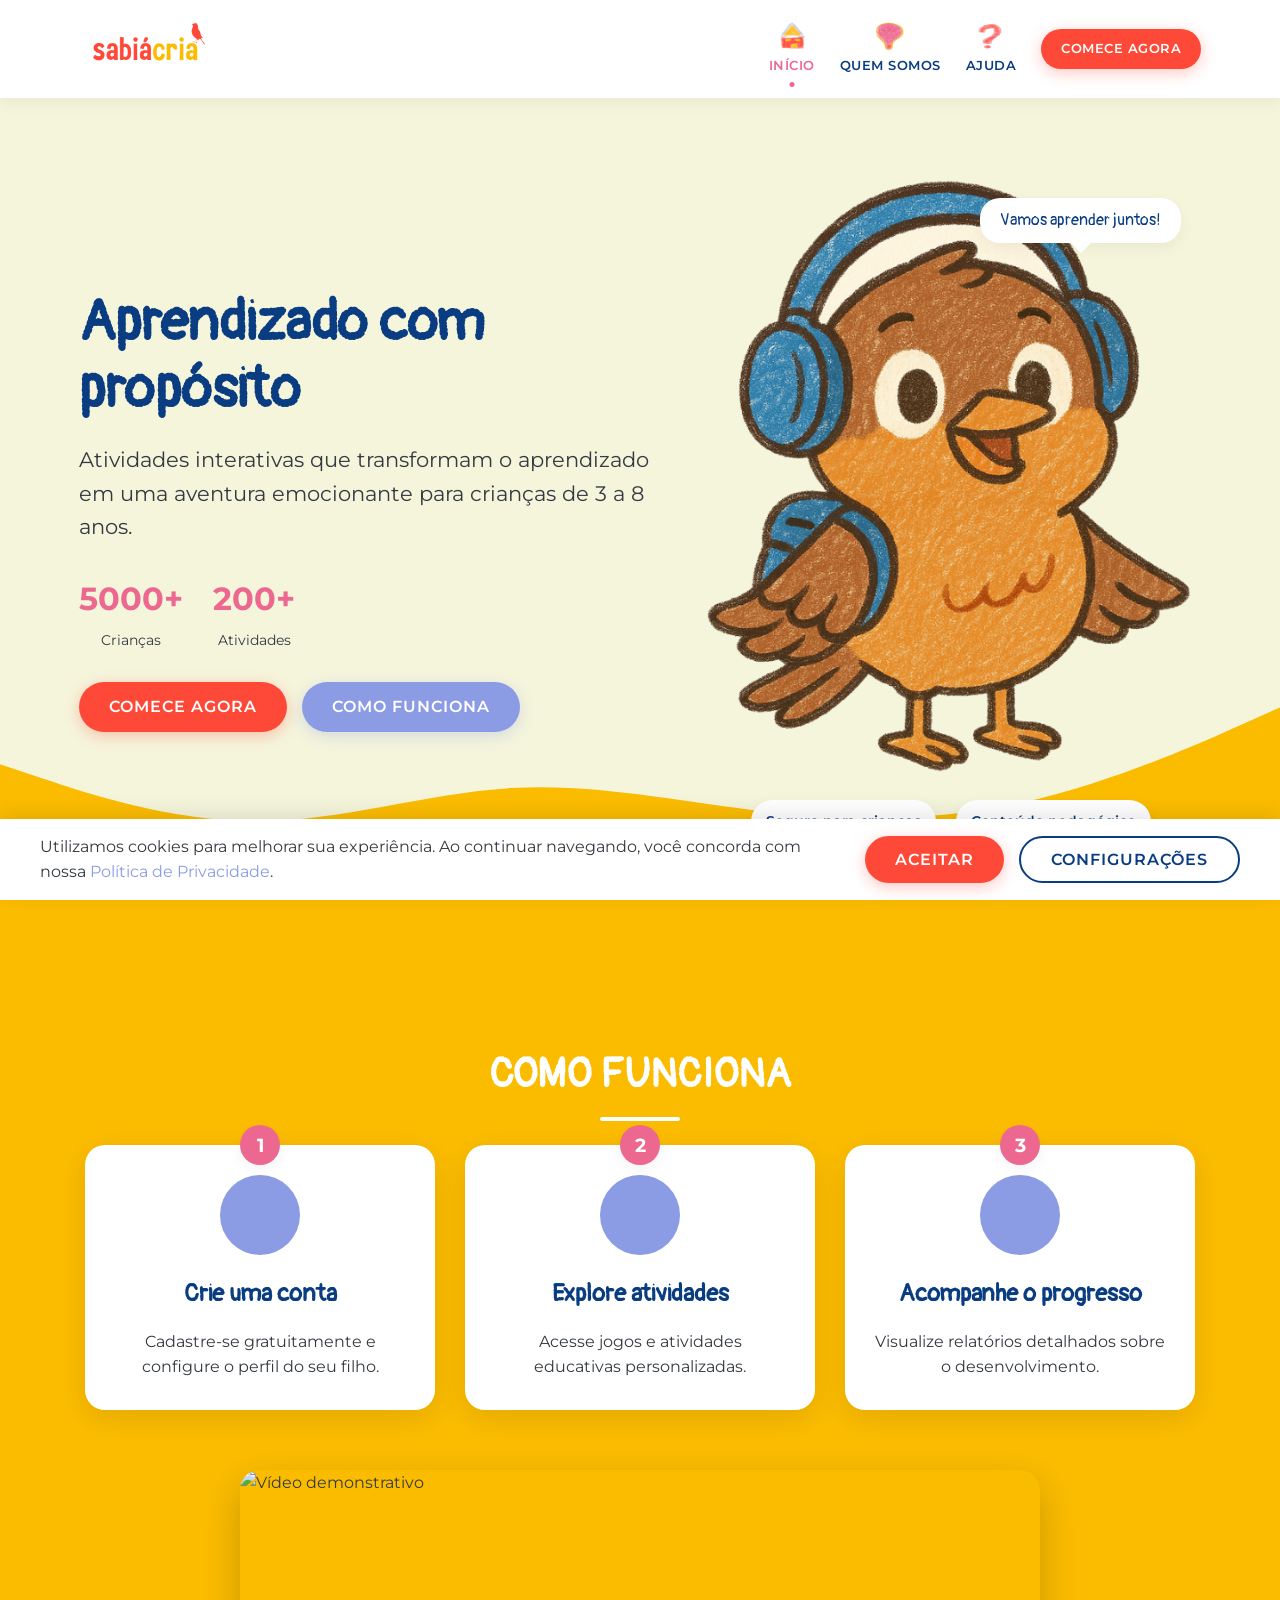
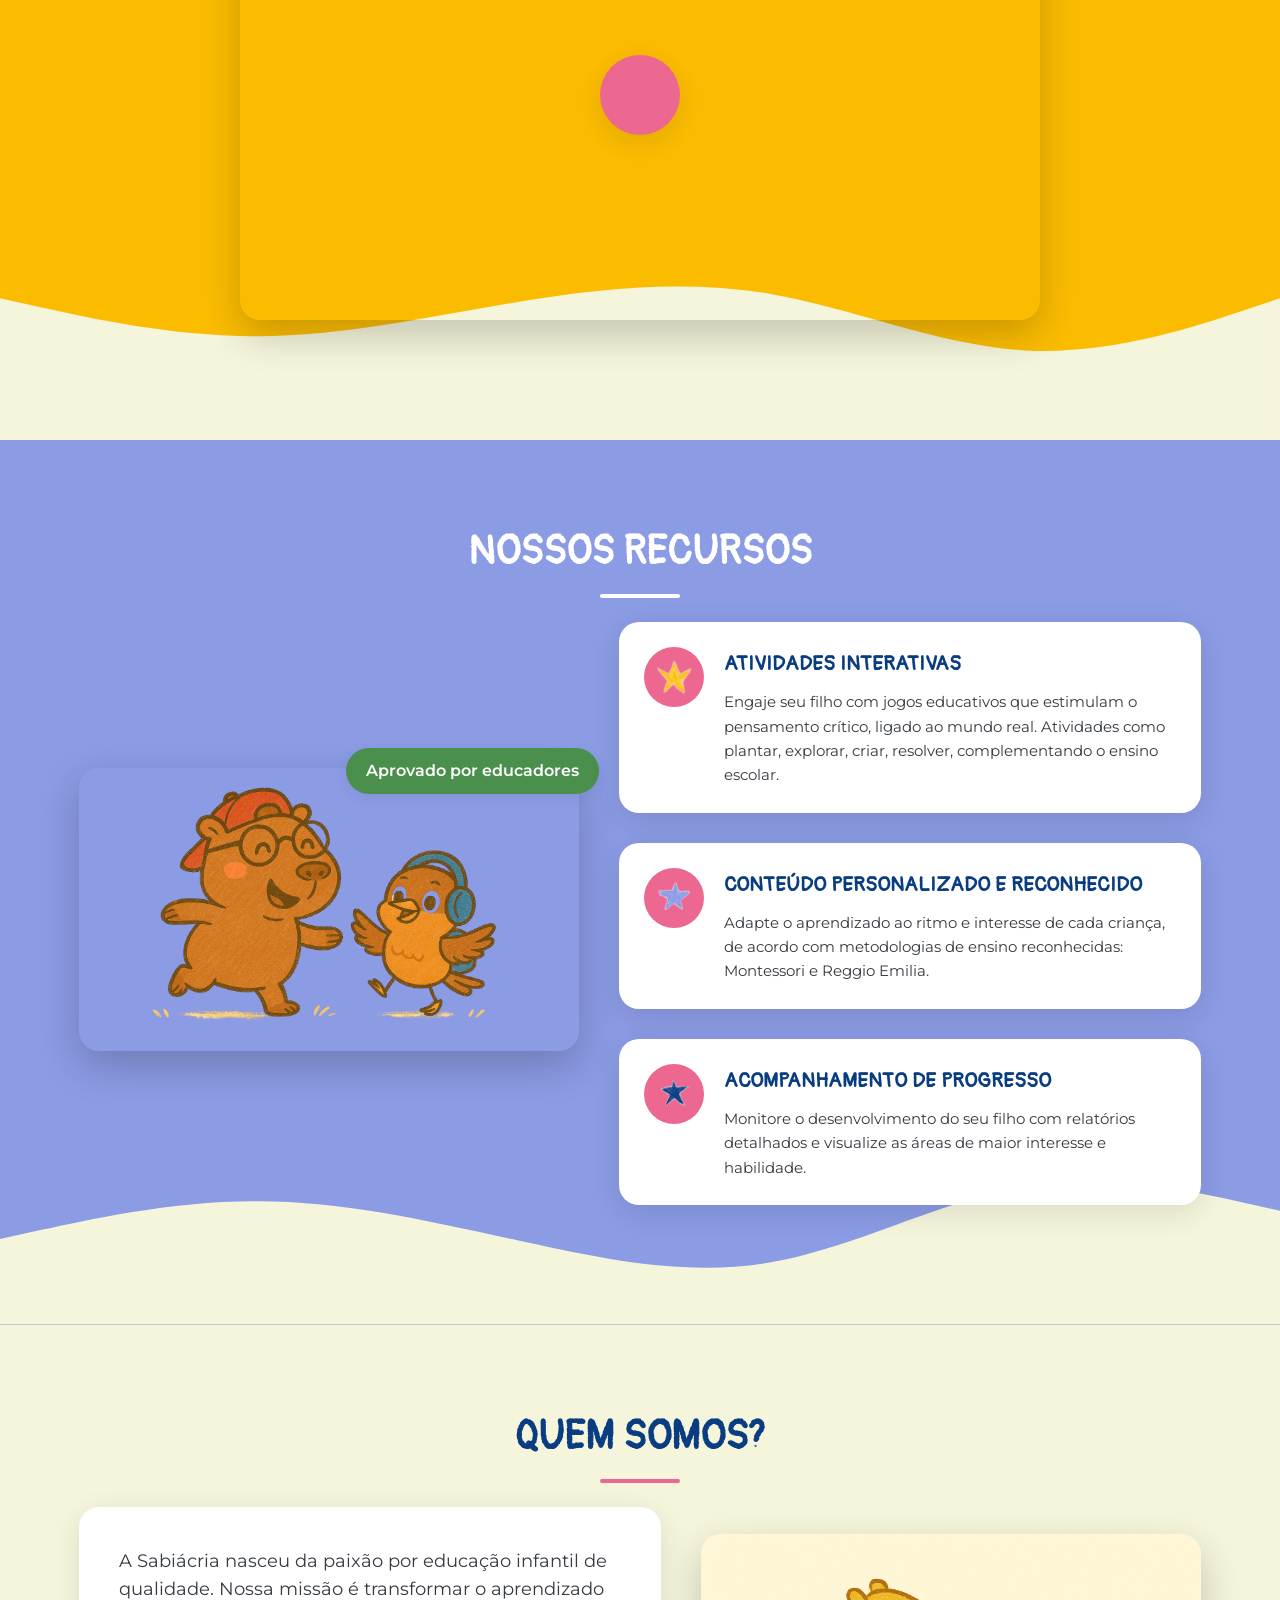
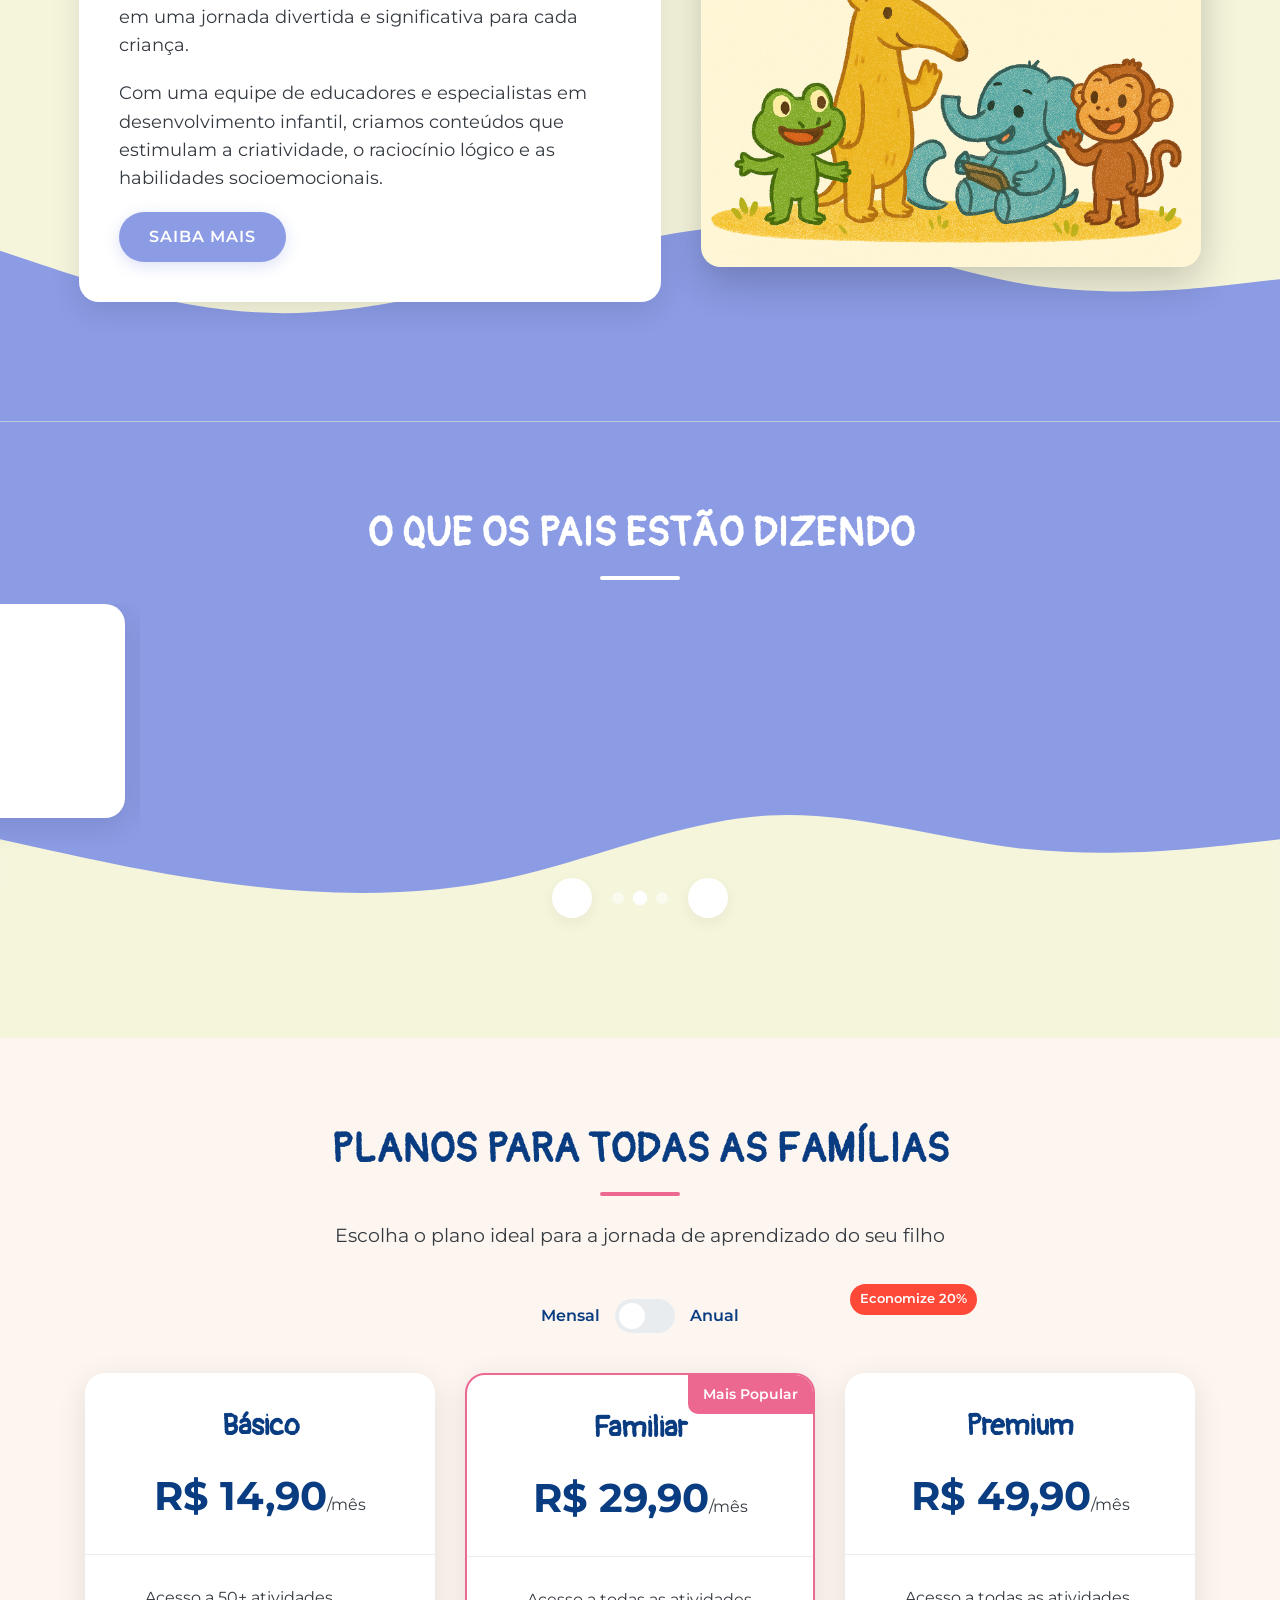
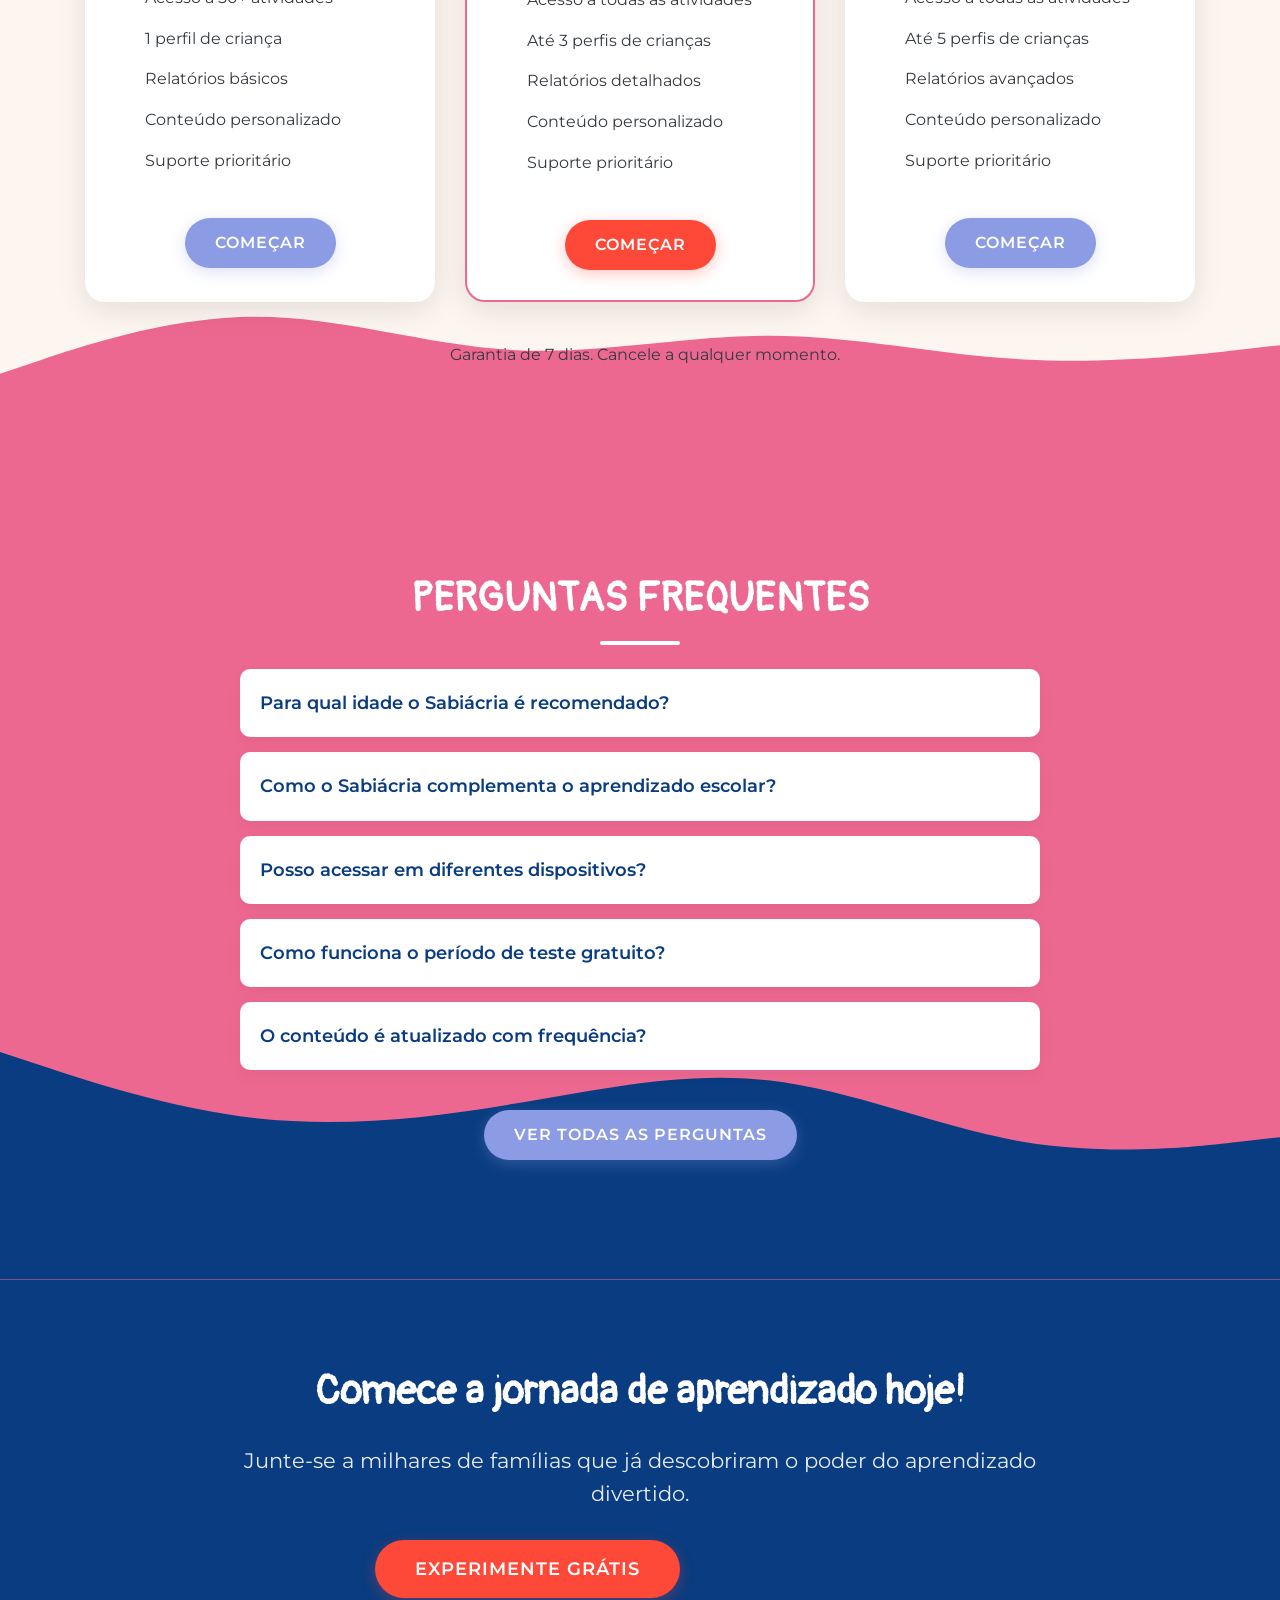
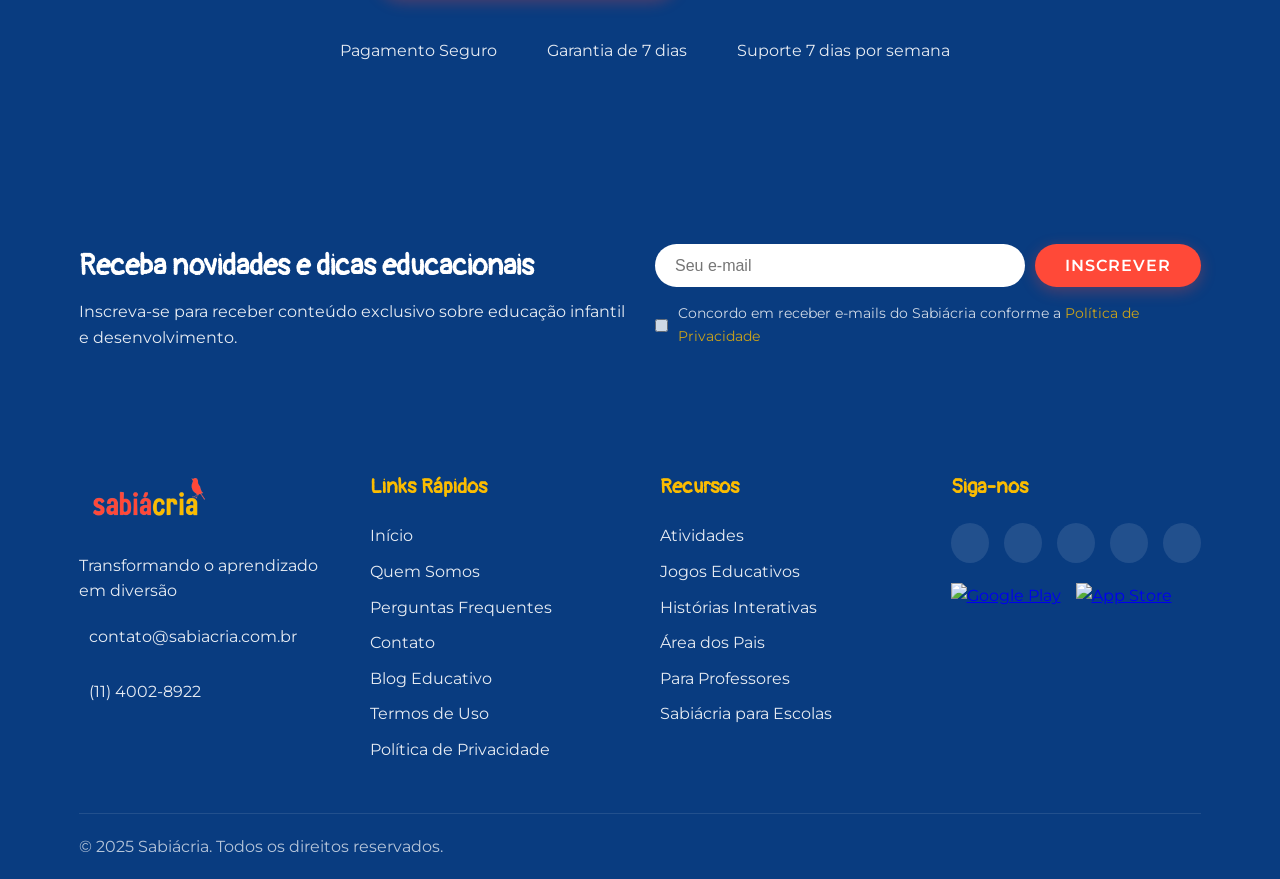
==== commit 4220a443: "." ====
--- a/index.html
+++ b/index.html
@@ -4,7 +4,7 @@
   <meta charset="UTF-8">
   <meta name="viewport" content="width=device-width, initial-scale=1">
   <title>Sabiácria - Aprendizado com Propósito</title>
-  <link rel="stylesheet" href="/css/landing.css">
+  <link rel="stylesheet" href="./css/landing.css">
   <link rel="icon" href="/imagens/favicon.ico" type="image/x-icon">
   <meta name="description" content="Sabiácria - Plataforma educativa que transforma o aprendizado em uma aventura emocionante para crianças.">
 </head>
